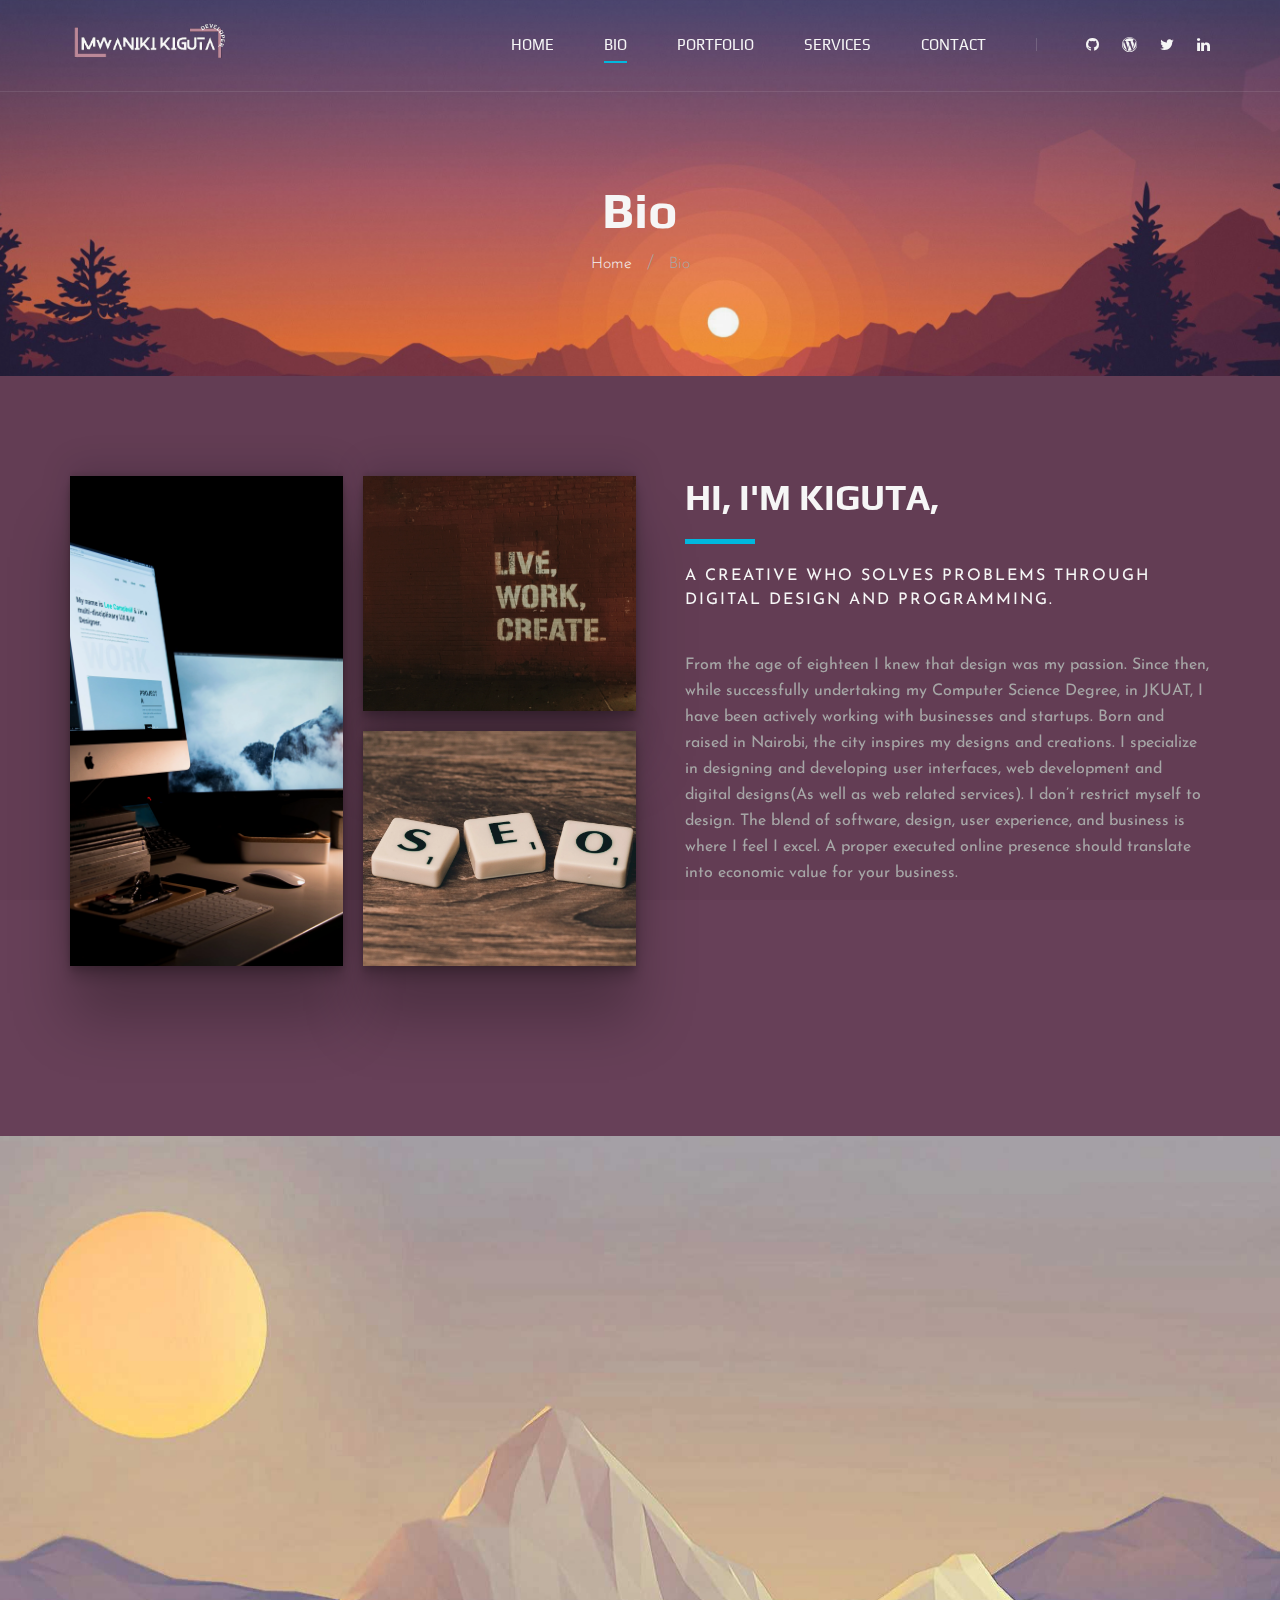
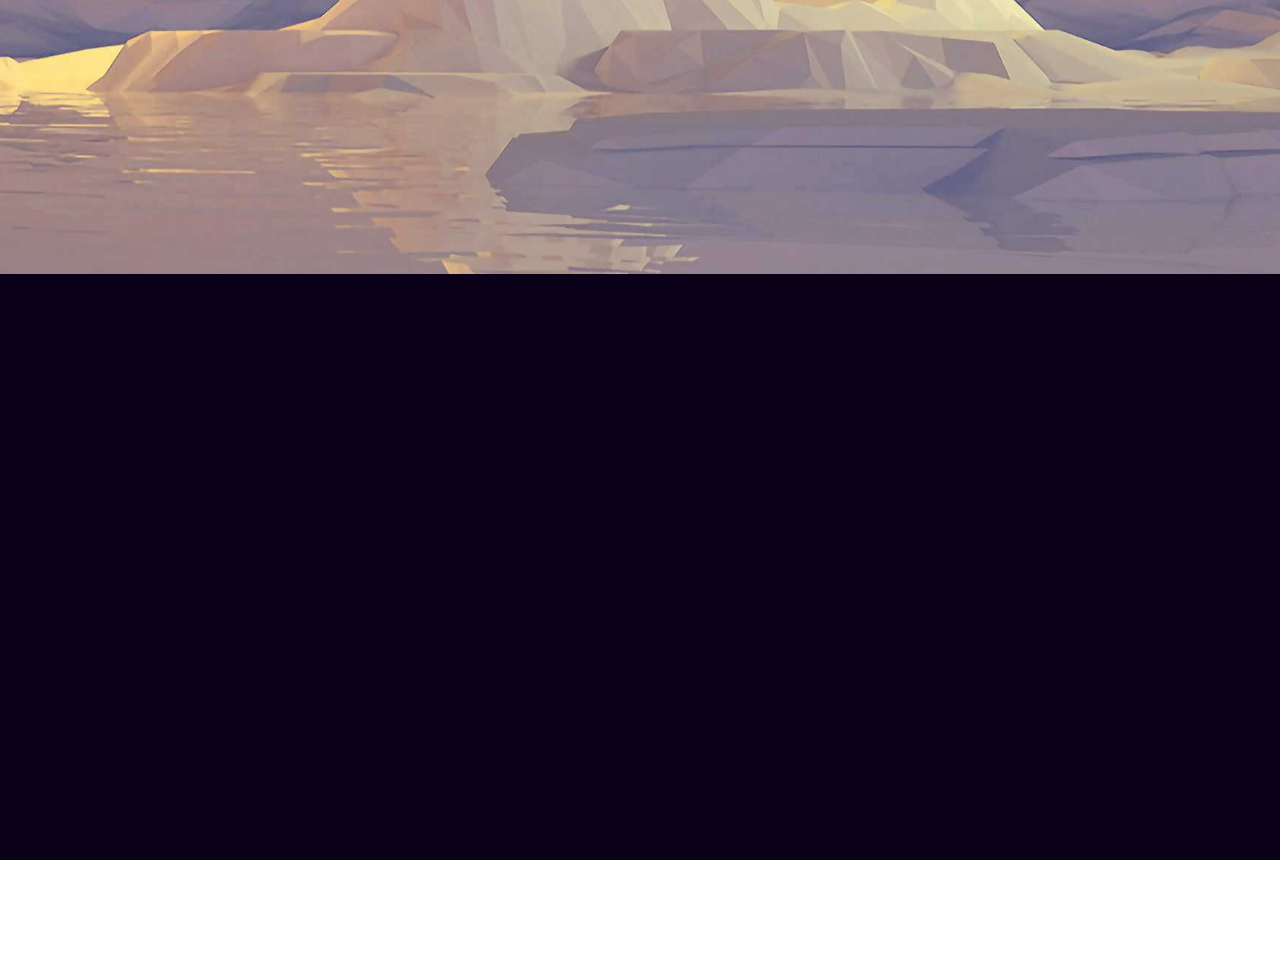
==== about.html @ 42c46b31 "Compression and optimization" ====
<!DOCTYPE html>
<html lang="zxx">
  <head>
    <meta charset="UTF-8" />
    <meta name="description" content="Videograph Template" />
    <meta name="keywords" content="Videograph, unica, creative, html" />
    <meta name="viewport" content="width=device-width, initial-scale=1.0" />
    <meta http-equiv="X-UA-Compatible" content="ie=edge" />

 <!-- Favicon -->
 <link rel="apple-touch-icon" sizes="180x180" href="img/favicon_io/apple-touch-icon.png">
 <link rel="icon" type="image/png" sizes="32x32" href="img/favicon_io/favicon-32x32.png">
 <link rel="icon" type="image/png" sizes="16x16" href="img/favicon_io/favicon-16x16.png">
 <link rel="manifest" href="/site.webmanifest">

    <title>Mwaniki Kiguta | Bio</title>

    <!-- Google Font -->
    <link
      href="https://fonts.googleapis.com/css2?family=Play:wght@400;700&display=swap"
      rel="stylesheet"
    />
    <link
      href="https://fonts.googleapis.com/css2?family=Josefin+Sans:wght@300;400;500;600;700&display=swap"
      rel="stylesheet"
    />

    <!-- Css Styles -->
    <link rel="stylesheet" href="css/bootstrap.min.css" type="text/css" />
    <link rel="stylesheet" href="css/font-awesome.min.css" type="text/css" />
    <link rel="stylesheet" href="css/elegant-icons.css" type="text/css" />
    <link rel="stylesheet" href="css/owl.carousel.min.css" type="text/css" />
    <link rel="stylesheet" href="css/magnific-popup.css" type="text/css" />
    <link rel="stylesheet" href="css/slicknav.min.css" type="text/css" />
    <link rel="stylesheet" href="https://unpkg.com/aos@next/dist/aos.css" />
    <link rel="stylesheet" href="css/style.css" type="text/css" />
  </head>

  <body>
    <!-- Page Preloder -->
    <div id="preloder">
      <div class="loader"></div>
    </div>

    <!-- Header Section Begin -->
    <header class="header">
      <div class="container">
        <div class="row">
          <div class="col-lg-2">
            <div class="header__logo">
              <a href="./index.html"><img src="img/logo.webp" alt="" /></a>
            </div>
          </div>
          <div class="col-lg-10">
            <div class="header__nav__option">
              <nav class="header__nav__menu mobile-menu">
                <ul>
                  <li><a href="./index.html">Home</a></li>
                  <li class="active"><a href="./about.html">Bio</a></li>
                  <li><a href="./portfolio.html">Portfolio</a></li>
                  <li><a href="./services.html">Services</a></li>
                  <li><a href="./contact.html">Contact</a></li>
                </ul>
              </nav>
              <div class="header__nav__social">
                <a href="https://github.com/vkiguta"><i class="fa fa-github"></i></a>
                <a href="https://vkiguta.wordpress.com"><i class="fa fa-wordpress"></i></a>
                <a href="https://twitter.com/kigutaaa"><i class="fa fa-twitter"></i></a>
             
                
                <a href="https://www.linkedin.com/in/mwaniki-kiguta-5a20171b4"><i class="fa fa-linkedin"></i></a>
              </div>
            </div>
          </div>
        </div>
        <div id="mobile-menu-wrap"></div>
      </div>
    </header>
    <!-- Header End -->

    <!-- Breadcrumb Begin -->
    <div
      class="breadcrumb-option spad set-bg"
      data-setbg="img/breadcrumb-bg.webp"
      data-aos="zoom-in"
      data-aos-delay="50"
      data-aos-duration="1000"
    >
      <div class="container">
        <div class="row">
          <div class="col-lg-12 text-center">
            <div class="breadcrumb__text">
              <h2>Bio</h2>
              <div class="breadcrumb__links">
                <a href="./index.html">Home</a>
                <span>Bio</span>
              </div>
            </div>
          </div>
        </div>
      </div>
    </div>
    <!-- Breadcrumb End -->

    <!-- About Section Begin -->
    <section class="about spad">
      <div class="container">
        <div class="row">
          <div class="col-lg-6">
            <div class="about__pic">
              <div class="row">
                <div class="col-lg-6 col-md-6 col-sm-6">
                  <div
                    class="about__pic__item about__pic__item--large set-bg"
                    data-setbg="img/about/about1.webp"
                    data-aos="flip-left"
                  ></div>
                </div>
                <div class="col-lg-6 col-md-6 col-sm-6">
                  <div class="row">
                    <div class="col-lg-12">
                      <div
                        class="about__pic__item set-bg"
                        data-setbg="img/about/about2.webp "
                        data-aos="flip-right"
                      ></div>
                    </div>
                    <div class="col-lg-12">
                      <div
                        class="about__pic__item set-bg"
                        data-setbg="img/about/about3.webp"
                        data-aos="flip-right"
                      ></div>
                    </div>
                  </div>
                </div>
              </div>
            </div>
          </div>
          <div class="col-lg-6">
            <div class="about__text" data-aos="fade-up">
              <div class="section-title">
                <h2>Hi, I'm Kiguta,</h2>
                <span
                  >A creative who solves problems through digital design and
                  programming.</span
                >
              </div>

              <div class="about__text__desc">
                <p>
                  From the age of eighteen I knew that design was my passion. Since then, while successfully undertaking my Computer Science Degree, in JKUAT, I have been actively working with businesses and startups.
                  Born and raised in Nairobi, the city inspires my designs and creations. I specialize in designing and developing user interfaces, web development and digital designs(As well as web related services). I don’t restrict myself to design. The blend of software, design, user experience, and business is where I feel I excel. A proper executed online presence should translate into economic value for your business.
                </p>
              </div>
            </div>
          </div>
        </div>
      </div>
    </section>
    <!-- About Section End -->

    <!-- Skills section Begin -->
    <section class="skills set-bg" data-setbg="./img/callto-bg.webp" >
      <div class="content" data-aos="fade-right">
        <div class="development-wrapper">
          <h2 class="development-title">skills</h2>
          <ul class="skills-bar-container">
            <li>
              <div class="progressbar-title">
                <img src="./img/icons/html.png" alt="html" />
                <h3>HTML5</h3>
                <span class="percent" id="html-pourcent"></span>
              </div>
              <div class="bar-container" data-percent="95">
                <span class="progressbar" id="progress-html"></span>
              </div>
            </li>
            <li>
              <div class="progressbar-title">
                <img src="./img/icons/css.png" alt="html" />
                <h3>CSS / SASS/ bootstrap</h3>
                <span class="percent" id="css-pourcent"></span>
              </div>
              <div class="bar-container" data-percent="85">
                <span class="progressbar" id="progress-css"></span>
              </div>
            </li>
            <li>
              <div class="progressbar-title">
                <img src="./img/icons/js.png" alt="html" />
                <h3>JavaScript / jQuery</h3>
                <span class="percent" id="javascript-pourcent"></span>
              </div>
              <div class="bar-container" data-percent="80">
                <span class="progressbar" id="progress-javascript"></span>
              </div>
            </li>
            <li>
              <div class="progressbar-title">
                <img src="./img/icons/react.png" alt="html" />
                <h3>React</h3>
                <span class="percent" id="php-pourcent"></span>
              </div>
              <div class="bar-container" data-percent="65">
                <span class="progressbar" id="progress-php"></span>
              </div>
            </li>
            <li>
              <div class="progressbar-title">
                <img src="./img/icons/flutter.png" alt="html" />
                <h3>Flutter</h3>
                <span class="percent" id="angular-pourcent"></span>
              </div>
              <div class="bar-container" data-percent="70">
                <span class="progressbar" id="progress-angular"></span>
              </div>
            </li>
            <li>
              <div class="progressbar-title">
                <img src="./img/icons/python.png" alt="html" />
                <h3>Python/Django</h3>
                <span class="percent" id="angular-pourcent"></span>
              </div>
              <div class="bar-container" data-percent="70">
                <span class="progressbar" id="progress-angular"></span>
              </div>
            </li>
          </ul>
        </div>

        <div class="clear"></div>
      </div>
      <div class="clear"></div>
    </section>
    <!-- Skills section End -->

      <!-- Footer Section Begin -->
      <footer class="footer">
        <div class="container" data-aos="fade-up">
            <div class="footer__top">
                <div class="row">
                    <div class="col-lg-6 col-md-6">
                        <div class="footer__top__logo">
                            <a href="#"><img src="img/logo.webp" alt="Mwaniki Kiguta"></a>
                        </div>
                    </div>
                    <div class="col-lg-6 col-md-6">
                        <div class="footer__top__social">
                            <a href="https://github.com/vkiguta"><i class="fa fa-github"></i></a>
                            <a href="https://twitter.com/kigutaaa"><i class="fa fa-twitter"></i></a>
                            <a href="#"><i class="fa fa-whatsapp"></i></a>
                            
                        </div>
                    </div>
                </div>
            </div>
            <div class="footer__option">
                <div class="row">
                    <div class="col-lg-4 col-md-6 col-sm-6">
                        <div class="footer__option__item">
                            <h5>Bio</h5>
                            <p>Mwaniki Kiguta is a UI/UX designer and web developer based in Nairobi, Kenya.</p>
                            <a href="./about.html" class="read__more">Read more<span class="arrow_right"></span></a>
                        </div>
                    </div>
                    <div class="col-lg-2 col-md-3 col-sm-3">
                        <div class="footer__option__item">
                            <h5>about</h5>
                            <ul>
                                <li><a href="about.html">Bio</a></li>
                                <li><a href="portfolio.html">Portfolio</a></li>
                                <li><a href="services.html">Services</a></li>

                            </ul>
                        </div>
                    </div>
                    <div class="col-lg-2 col-md-3 col-sm-3">
                        <div class="footer__option__item">
                            <h5>The Pixel District</h5>
                            <ul>
                                <li><a href="https://vkiguta.wordpress.com/">Blog</a></li>

                            </ul>
                        </div>
                    </div>
                    <div class="col-lg-4 col-md-12">
                        <div class="footer__option__item">
                            <h5>Newsletter</h5>
                            <form action="contact.html">
                                <p>Shoot me an email.</p>
                                <button type="submit"><i class="fa fa-send"></i></button>
                            </form>
                        </div>
                    </div>
                </div>
            </div>
            <div class="footer__copyright">
                <div class="row">
                    <div class="col-lg-12 text-center">
                        <!-- Link back to Colorlib can't be removed. Template is licensed under CC BY 3.0. -->
                        <p class="footer__copyright__text">Copyright &copy;
                            <script>
                                document.write(new Date().getFullYear());
                            </script>
                            All rights reserved | This portfolio was designed & made by Mwaniki Kiguta
                        </p>

                    </div>
                </div>
            </div>
        </div>
    </footer>
    <!-- Footer Section End -->

    <!-- Js Plugins -->
    <script src="https://unpkg.com/aos@next/dist/aos.js"></script>
    <script>
      AOS.init();
    </script>
    <!-- Scroll Animations-->
    <script src="js/jquery-3.3.1.min.js"></script>
    <script src="js/bootstrap.min.js"></script>
    <script src="js/jquery.magnific-popup.min.js"></script>
    <script src="js/mixitup.min.js"></script>
    <script src="js/masonry.pkgd.min.js"></script>
    <script src="js/jquery.slicknav.js"></script>
    <script src="js/owl.carousel.min.js"></script>
    <script src="js/main.js"></script>
  </body>
</html>
---- css/elegant-icons.css ----
@font-face {
	font-family: 'ElegantIcons';
	src:url('../fonts/ElegantIcons.eot');
	src:url('../fonts/ElegantIcons.eot?#iefix') format('embedded-opentype'),
		url('../fonts/ElegantIcons.woff') format('woff'),
		url('../fonts/ElegantIcons.ttf') format('truetype'),
		url('../fonts/ElegantIcons.svg#ElegantIcons') format('svg');
	font-weight: normal;
	font-style: normal;
}

/* Use the following CSS code if you want to use data attributes for inserting your icons */
[data-icon]:before {
	font-family: 'ElegantIcons';
	content: attr(data-icon);
	speak: none;
	font-weight: normal;
	font-variant: normal;
	text-transform: none;
	line-height: 1;
	-webkit-font-smoothing: antialiased;
	-moz-osx-font-smoothing: grayscale;
}

/* Use the following CSS code if you want to have a class per icon */
/*
Instead of a list of all class selectors,
you can use the generic selector below, but it's slower:
[class*="your-class-prefix"] {
*/
.arrow_up, .arrow_down, .arrow_left, .arrow_right, .arrow_left-up, .arrow_right-up, .arrow_right-down, .arrow_left-down, .arrow-up-down, .arrow_up-down_alt, .arrow_left-right_alt, .arrow_left-right, .arrow_expand_alt2, .arrow_expand_alt, .arrow_condense, .arrow_expand, .arrow_move, .arrow_carrot-up, .arrow_carrot-down, .arrow_carrot-left, .arrow_carrot-right, .arrow_carrot-2up, .arrow_carrot-2down, .arrow_carrot-2left, .arrow_carrot-2right, .arrow_carrot-up_alt2, .arrow_carrot-down_alt2, .arrow_carrot-left_alt2, .arrow_carrot-right_alt2, .arrow_carrot-2up_alt2, .arrow_carrot-2down_alt2, .arrow_carrot-2left_alt2, .arrow_carrot-2right_alt2, .arrow_triangle-up, .arrow_triangle-down, .arrow_triangle-left, .arrow_triangle-right, .arrow_triangle-up_alt2, .arrow_triangle-down_alt2, .arrow_triangle-left_alt2, .arrow_triangle-right_alt2, .arrow_back, .icon_minus-06, .icon_plus, .icon_close, .icon_check, .icon_minus_alt2, .icon_plus_alt2, .icon_close_alt2, .icon_check_alt2, .icon_zoom-out_alt, .icon_zoom-in_alt, .icon_search, .icon_box-empty, .icon_box-selected, .icon_minus-box, .icon_plus-box, .icon_box-checked, .icon_circle-empty, .icon_circle-slelected, .icon_stop_alt2, .icon_stop, .icon_pause_alt2, .icon_pause, .icon_menu, .icon_menu-square_alt2, .icon_menu-circle_alt2, .icon_ul, .icon_ol, .icon_adjust-horiz, .icon_adjust-vert, .icon_document_alt, .icon_documents_alt, .icon_pencil, .icon_pencil-edit_alt, .icon_pencil-edit, .icon_folder-alt, .icon_folder-open_alt, .icon_folder-add_alt, .icon_info_alt, .icon_error-oct_alt, .icon_error-circle_alt, .icon_error-triangle_alt, .icon_question_alt2, .icon_question, .icon_comment_alt, .icon_chat_alt, .icon_vol-mute_alt, .icon_volume-low_alt, .icon_volume-high_alt, .icon_quotations, .icon_quotations_alt2, .icon_clock_alt, .icon_lock_alt, .icon_lock-open_alt, .icon_key_alt, .icon_cloud_alt, .icon_cloud-upload_alt, .icon_cloud-download_alt, .icon_image, .icon_images, .icon_lightbulb_alt, .icon_gift_alt, .icon_house_alt, .icon_genius, .icon_mobile, .icon_tablet, .icon_laptop, .icon_desktop, .icon_camera_alt, .icon_mail_alt, .icon_cone_alt, .icon_ribbon_alt, .icon_bag_alt, .icon_creditcard, .icon_cart_alt, .icon_paperclip, .icon_tag_alt, .icon_tags_alt, .icon_trash_alt, .icon_cursor_alt, .icon_mic_alt, .icon_compass_alt, .icon_pin_alt, .icon_pushpin_alt, .icon_map_alt, .icon_drawer_alt, .icon_toolbox_alt, .icon_book_alt, .icon_calendar, .icon_film, .icon_table, .icon_contacts_alt, .icon_headphones, .icon_lifesaver, .icon_piechart, .icon_refresh, .icon_link_alt, .icon_link, .icon_loading, .icon_blocked, .icon_archive_alt, .icon_heart_alt, .icon_star_alt, .icon_star-half_alt, .icon_star, .icon_star-half, .icon_tools, .icon_tool, .icon_cog, .icon_cogs, .arrow_up_alt, .arrow_down_alt, .arrow_left_alt, .arrow_right_alt, .arrow_left-up_alt, .arrow_right-up_alt, .arrow_right-down_alt, .arrow_left-down_alt, .arrow_condense_alt, .arrow_expand_alt3, .arrow_carrot_up_alt, .arrow_carrot-down_alt, .arrow_carrot-left_alt, .arrow_carrot-right_alt, .arrow_carrot-2up_alt, .arrow_carrot-2dwnn_alt, .arrow_carrot-2left_alt, .arrow_carrot-2right_alt, .arrow_triangle-up_alt, .arrow_triangle-down_alt, .arrow_triangle-left_alt, .arrow_triangle-right_alt, .icon_minus_alt, .icon_plus_alt, .icon_close_alt, .icon_check_alt, .icon_zoom-out, .icon_zoom-in, .icon_stop_alt, .icon_menu-square_alt, .icon_menu-circle_alt, .icon_document, .icon_documents, .icon_pencil_alt, .icon_folder, .icon_folder-open, .icon_folder-add, .icon_folder_upload, .icon_folder_download, .icon_info, .icon_error-circle, .icon_error-oct, .icon_error-triangle, .icon_question_alt, .icon_comment, .icon_chat, .icon_vol-mute, .icon_volume-low, .icon_volume-high, .icon_quotations_alt, .icon_clock, .icon_lock, .icon_lock-open, .icon_key, .icon_cloud, .icon_cloud-upload, .icon_cloud-download, .icon_lightbulb, .icon_gift, .icon_house, .icon_camera, .icon_mail, .icon_cone, .icon_ribbon, .icon_bag, .icon_cart, .icon_tag, .icon_tags, .icon_trash, .icon_cursor, .icon_mic, .icon_compass, .icon_pin, .icon_pushpin, .icon_map, .icon_drawer, .icon_toolbox, .icon_book, .icon_contacts, .icon_archive, .icon_heart, .icon_profile, .icon_group, .icon_grid-2x2, .icon_grid-3x3, .icon_music, .icon_pause_alt, .icon_phone, .icon_upload, .icon_download, .social_facebook, .social_twitter, .social_pinterest, .social_googleplus, .social_tumblr, .social_tumbleupon, .social_wordpress, .social_instagram, .social_dribbble, .social_vimeo, .social_linkedin, .social_rss, .social_deviantart, .social_share, .social_myspace, .social_skype, .social_youtube, .social_picassa, .social_googledrive, .social_flickr, .social_blogger, .social_spotify, .social_delicious, .social_facebook_circle, .social_twitter_circle, .social_pinterest_circle, .social_googleplus_circle, .social_tumblr_circle, .social_stumbleupon_circle, .social_wordpress_circle, .social_instagram_circle, .social_dribbble_circle, .social_vimeo_circle, .social_linkedin_circle, .social_rss_circle, .social_deviantart_circle, .social_share_circle, .social_myspace_circle, .social_skype_circle, .social_youtube_circle, .social_picassa_circle, .social_googledrive_alt2, .social_flickr_circle, .social_blogger_circle, .social_spotify_circle, .social_delicious_circle, .social_facebook_square, .social_twitter_square, .social_pinterest_square, .social_googleplus_square, .social_tumblr_square, .social_stumbleupon_square, .social_wordpress_square, .social_instagram_square, .social_dribbble_square, .social_vimeo_square, .social_linkedin_square, .social_rss_square, .social_deviantart_square, .social_share_square, .social_myspace_square, .social_skype_square, .social_youtube_square, .social_picassa_square, .social_googledrive_square, .social_flickr_square, .social_blogger_square, .social_spotify_square, .social_delicious_square, .icon_printer, .icon_calulator, .icon_building, .icon_floppy, .icon_drive, .icon_search-2, .icon_id, .icon_id-2, .icon_puzzle, .icon_like, .icon_dislike, .icon_mug, .icon_currency, .icon_wallet, .icon_pens, .icon_easel, .icon_flowchart, .icon_datareport, .icon_briefcase, .icon_shield, .icon_percent, .icon_globe, .icon_globe-2, .icon_target, .icon_hourglass, .icon_balance, .icon_rook, .icon_printer-alt, .icon_calculator_alt, .icon_building_alt, .icon_floppy_alt, .icon_drive_alt, .icon_search_alt, .icon_id_alt, .icon_id-2_alt, .icon_puzzle_alt, .icon_like_alt, .icon_dislike_alt, .icon_mug_alt, .icon_currency_alt, .icon_wallet_alt, .icon_pens_alt, .icon_easel_alt, .icon_flowchart_alt, .icon_datareport_alt, .icon_briefcase_alt, .icon_shield_alt, .icon_percent_alt, .icon_globe_alt, .icon_clipboard {
	font-family: 'ElegantIcons';
	speak: none;
	font-style: normal;
	font-weight: normal;
	font-variant: normal;
	text-transform: none;
	line-height: 1;
	-webkit-font-smoothing: antialiased;
}
.arrow_up:before {
	content: "\21";
}
.arrow_down:before {
	content: "\22";
}
.arrow_left:before {
	content: "\23";
}
.arrow_right:before {
	content: "\24";
}
.arrow_left-up:before {
	content: "\25";
}
.arrow_right-up:before {
	content: "\26";
}
.arrow_right-down:before {
	content: "\27";
}
.arrow_left-down:before {
	content: "\28";
}
.arrow-up-down:before {
	content: "\29";
}
.arrow_up-down_alt:before {
	content: "\2a";
}
.arrow_left-right_alt:before {
	content: "\2b";
}
.arrow_left-right:before {
	content: "\2c";
}
.arrow_expand_alt2:before {
	content: "\2d";
}
.arrow_expand_alt:before {
	content: "\2e";
}
.arrow_condense:before {
	content: "\2f";
}
.arrow_expand:before {
	content: "\30";
}
.arrow_move:before {
	content: "\31";
}
.arrow_carrot-up:before {
	content: "\32";
}
.arrow_carrot-down:before {
	content: "\33";
}
.arrow_carrot-left:before {
	content: "\34";
}
.arrow_carrot-right:before {
	content: "\35";
}
.arrow_carrot-2up:before {
	content: "\36";
}
.arrow_carrot-2down:before {
	content: "\37";
}
.arrow_carrot-2left:before {
	content: "\38";
}
.arrow_carrot-2right:before {
	content: "\39";
}
.arrow_carrot-up_alt2:before {
	content: "\3a";
}
.arrow_carrot-down_alt2:before {
	content: "\3b";
}
.arrow_carrot-left_alt2:before {
	content: "\3c";
}
.arrow_carrot-right_alt2:before {
	content: "\3d";
}
.arrow_carrot-2up_alt2:before {
	content: "\3e";
}
.arrow_carrot-2down_alt2:before {
	content: "\3f";
}
.arrow_carrot-2left_alt2:before {
	content: "\40";
}
.arrow_carrot-2right_alt2:before {
	content: "\41";
}
.arrow_triangle-up:before {
	content: "\42";
}
.arrow_triangle-down:before {
	content: "\43";
}
.arrow_triangle-left:before {
	content: "\44";
}
.arrow_triangle-right:before {
	content: "\45";
}
.arrow_triangle-up_alt2:before {
	content: "\46";
}
.arrow_triangle-down_alt2:before {
	content: "\47";
}
.arrow_triangle-left_alt2:before {
	content: "\48";
}
.arrow_triangle-right_alt2:before {
	content: "\49";
}
.arrow_back:before {
	content: "\4a";
}
.icon_minus-06:before {
	content: "\4b";
}
.icon_plus:before {
	content: "\4c";
}
.icon_close:before {
	content: "\4d";
}
.icon_check:before {
	content: "\4e";
}
.icon_minus_alt2:before {
	content: "\4f";
}
.icon_plus_alt2:before {
	content: "\50";
}
.icon_close_alt2:before {
	content: "\51";
}
.icon_check_alt2:before {
	content: "\52";
}
.icon_zoom-out_alt:before {
	content: "\53";
}
.icon_zoom-in_alt:before {
	content: "\54";
}
.icon_search:before {
	content: "\55";
}
.icon_box-empty:before {
	content: "\56";
}
.icon_box-selected:before {
	content: "\57";
}
.icon_minus-box:before {
	content: "\58";
}
.icon_plus-box:before {
	content: "\59";
}
.icon_box-checked:before {
	content: "\5a";
}
.icon_circle-empty:before {
	content: "\5b";
}
.icon_circle-slelected:before {
	content: "\5c";
}
.icon_stop_alt2:before {
	content: "\5d";
}
.icon_stop:before {
	content: "\5e";
}
.icon_pause_alt2:before {
	content: "\5f";
}
.icon_pause:before {
	content: "\60";
}
.icon_menu:before {
	content: "\61";
}
.icon_menu-square_alt2:before {
	content: "\62";
}
.icon_menu-circle_alt2:before {
	content: "\63";
}
.icon_ul:before {
	content: "\64";
}
.icon_ol:before {
	content: "\65";
}
.icon_adjust-horiz:before {
	content: "\66";
}
.icon_adjust-vert:before {
	content: "\67";
}
.icon_document_alt:before {
	content: "\68";
}
.icon_documents_alt:before {
	content: "\69";
}
.icon_pencil:before {
	content: "\6a";
}
.icon_pencil-edit_alt:before {
	content: "\6b";
}
.icon_pencil-edit:before {
	content: "\6c";
}
.icon_folder-alt:before {
	content: "\6d";
}
.icon_folder-open_alt:before {
	content: "\6e";
}
.icon_folder-add_alt:before {
	content: "\6f";
}
.icon_info_alt:before {
	content: "\70";
}
.icon_error-oct_alt:before {
	content: "\71";
}
.icon_error-circle_alt:before {
	content: "\72";
}
.icon_error-triangle_alt:before {
	content: "\73";
}
.icon_question_alt2:before {
	content: "\74";
}
.icon_question:before {
	content: "\75";
}
.icon_comment_alt:before {
	content: "\76";
}
.icon_chat_alt:before {
	content: "\77";
}
.icon_vol-mute_alt:before {
	content: "\78";
}
.icon_volume-low_alt:before {
	content: "\79";
}
.icon_volume-high_alt:before {
	content: "\7a";
}
.icon_quotations:before {
	content: "\7b";
}
.icon_quotations_alt2:before {
	content: "\7c";
}
.icon_clock_alt:before {
	content: "\7d";
}
.icon_lock_alt:before {
	content: "\7e";
}
.icon_lock-open_alt:before {
	content: "\e000";
}
.icon_key_alt:before {
	content: "\e001";
}
.icon_cloud_alt:before {
	content: "\e002";
}
.icon_cloud-upload_alt:before {
	content: "\e003";
}
.icon_cloud-download_alt:before {
	content: "\e004";
}
.icon_image:before {
	content: "\e005";
}
.icon_images:before {
	content: "\e006";
}
.icon_lightbulb_alt:before {
	content: "\e007";
}
.icon_gift_alt:before {
	content: "\e008";
}
.icon_house_alt:before {
	content: "\e009";
}
.icon_genius:before {
	content: "\e00a";
}
.icon_mobile:before {
	content: "\e00b";
}
.icon_tablet:before {
	content: "\e00c";
}
.icon_laptop:before {
	content: "\e00d";
}
.icon_desktop:before {
	content: "\e00e";
}
.icon_camera_alt:before {
	content: "\e00f";
}
.icon_mail_alt:before {
	content: "\e010";
}
.icon_cone_alt:before {
	content: "\e011";
}
.icon_ribbon_alt:before {
	content: "\e012";
}
.icon_bag_alt:before {
	content: "\e013";
}
.icon_creditcard:before {
	content: "\e014";
}
.icon_cart_alt:before {
	content: "\e015";
}
.icon_paperclip:before {
	content: "\e016";
}
.icon_tag_alt:before {
	content: "\e017";
}
.icon_tags_alt:before {
	content: "\e018";
}
.icon_trash_alt:before {
	content: "\e019";
}
.icon_cursor_alt:before {
	content: "\e01a";
}
.icon_mic_alt:before {
	content: "\e01b";
}
.icon_compass_alt:before {
	content: "\e01c";
}
.icon_pin_alt:before {
	content: "\e01d";
}
.icon_pushpin_alt:before {
	content: "\e01e";
}
.icon_map_alt:before {
	content: "\e01f";
}
.icon_drawer_alt:before {
	content: "\e020";
}
.icon_toolbox_alt:before {
	content: "\e021";
}
.icon_book_alt:before {
	content: "\e022";
}
.icon_calendar:before {
	content: "\e023";
}
.icon_film:before {
	content: "\e024";
}
.icon_table:before {
	content: "\e025";
}
.icon_contacts_alt:before {
	content: "\e026";
}
.icon_headphones:before {
	content: "\e027";
}
.icon_lifesaver:before {
	content: "\e028";
}
.icon_piechart:before {
	content: "\e029";
}
.icon_refresh:before {
	content: "\e02a";
}
.icon_link_alt:before {
	content: "\e02b";
}
.icon_link:before {
	content: "\e02c";
}
.icon_loading:before {
	content: "\e02d";
}
.icon_blocked:before {
	content: "\e02e";
}
.icon_archive_alt:before {
	content: "\e02f";
}
.icon_heart_alt:before {
	content: "\e030";
}
.icon_star_alt:before {
	content: "\e031";
}
.icon_star-half_alt:before {
	content: "\e032";
}
.icon_star:before {
	content: "\e033";
}
.icon_star-half:before {
	content: "\e034";
}
.icon_tools:before {
	content: "\e035";
}
.icon_tool:before {
	content: "\e036";
}
.icon_cog:before {
	content: "\e037";
}
.icon_cogs:before {
	content: "\e038";
}
.arrow_up_alt:before {
	content: "\e039";
}
.arrow_down_alt:before {
	content: "\e03a";
}
.arrow_left_alt:before {
	content: "\e03b";
}
.arrow_right_alt:before {
	content: "\e03c";
}
.arrow_left-up_alt:before {
	content: "\e03d";
}
.arrow_right-up_alt:before {
	content: "\e03e";
}
.arrow_right-down_alt:before {
	content: "\e03f";
}
.arrow_left-down_alt:before {
	content: "\e040";
}
.arrow_condense_alt:before {
	content: "\e041";
}
.arrow_expand_alt3:before {
	content: "\e042";
}
.arrow_carrot_up_alt:before {
	content: "\e043";
}
.arrow_carrot-down_alt:before {
	content: "\e044";
}
.arrow_carrot-left_alt:before {
	content: "\e045";
}
.arrow_carrot-right_alt:before {
	content: "\e046";
}
.arrow_carrot-2up_alt:before {
	content: "\e047";
}
.arrow_carrot-2dwnn_alt:before {
	content: "\e048";
}
.arrow_carrot-2left_alt:before {
	content: "\e049";
}
.arrow_carrot-2right_alt:before {
	content: "\e04a";
}
.arrow_triangle-up_alt:before {
	content: "\e04b";
}
.arrow_triangle-down_alt:before {
	content: "\e04c";
}
.arrow_triangle-left_alt:before {
	content: "\e04d";
}
.arrow_triangle-right_alt:before {
	content: "\e04e";
}
.icon_minus_alt:before {
	content: "\e04f";
}
.icon_plus_alt:before {
	content: "\e050";
}
.icon_close_alt:before {
	content: "\e051";
}
.icon_check_alt:before {
	content: "\e052";
}
.icon_zoom-out:before {
	content: "\e053";
}
.icon_zoom-in:before {
	content: "\e054";
}
.icon_stop_alt:before {
	content: "\e055";
}
.icon_menu-square_alt:before {
	content: "\e056";
}
.icon_menu-circle_alt:before {
	content: "\e057";
}
.icon_document:before {
	content: "\e058";
}
.icon_documents:before {
	content: "\e059";
}
.icon_pencil_alt:before {
	content: "\e05a";
}
.icon_folder:before {
	content: "\e05b";
}
.icon_folder-open:before {
	content: "\e05c";
}
.icon_folder-add:before {
	content: "\e05d";
}
.icon_folder_upload:before {
	content: "\e05e";
}
.icon_folder_download:before {
	content: "\e05f";
}
.icon_info:before {
	content: "\e060";
}
.icon_error-circle:before {
	content: "\e061";
}
.icon_error-oct:before {
	content: "\e062";
}
.icon_error-triangle:before {
	content: "\e063";
}
.icon_question_alt:before {
	content: "\e064";
}
.icon_comment:before {
	content: "\e065";
}
.icon_chat:before {
	content: "\e066";
}
.icon_vol-mute:before {
	content: "\e067";
}
.icon_volume-low:before {
	content: "\e068";
}
.icon_volume-high:before {
	content: "\e069";
}
.icon_quotations_alt:before {
	content: "\e06a";
}
.icon_clock:before {
	content: "\e06b";
}
.icon_lock:before {
	content: "\e06c";
}
.icon_lock-open:before {
	content: "\e06d";
}
.icon_key:before {
	content: "\e06e";
}
.icon_cloud:before {
	content: "\e06f";
}
.icon_cloud-upload:before {
	content: "\e070";
}
.icon_cloud-download:before {
	content: "\e071";
}
.icon_lightbulb:before {
	content: "\e072";
}
.icon_gift:before {
	content: "\e073";
}
.icon_house:before {
	content: "\e074";
}
.icon_camera:before {
	content: "\e075";
}
.icon_mail:before {
	content: "\e076";
}
.icon_cone:before {
	content: "\e077";
}
.icon_ribbon:before {
	content: "\e078";
}
.icon_bag:before {
	content: "\e079";
}
.icon_cart:before {
	content: "\e07a";
}
.icon_tag:before {
	content: "\e07b";
}
.icon_tags:before {
	content: "\e07c";
}
.icon_trash:before {
	content: "\e07d";
}
.icon_cursor:before {
	content: "\e07e";
}
.icon_mic:before {
	content: "\e07f";
}
.icon_compass:before {
	content: "\e080";
}
.icon_pin:before {
	content: "\e081";
}
.icon_pushpin:before {
	content: "\e082";
}
.icon_map:before {
	content: "\e083";
}
.icon_drawer:before {
	content: "\e084";
}
.icon_toolbox:before {
	content: "\e085";
}
.icon_book:before {
	content: "\e086";
}
.icon_contacts:before {
	content: "\e087";
}
.icon_archive:before {
	content: "\e088";
}
.icon_heart:before {
	content: "\e089";
}
.icon_profile:before {
	content: "\e08a";
}
.icon_group:before {
	content: "\e08b";
}
.icon_grid-2x2:before {
	content: "\e08c";
}
.icon_grid-3x3:before {
	content: "\e08d";
}
.icon_music:before {
	content: "\e08e";
}
.icon_pause_alt:before {
	content: "\e08f";
}
.icon_phone:before {
	content: "\e090";
}
.icon_upload:before {
	content: "\e091";
}
.icon_download:before {
	content: "\e092";
}
.social_facebook:before {
	content: "\e093";
}
.social_twitter:before {
	content: "\e094";
}
.social_pinterest:before {
	content: "\e095";
}
.social_googleplus:before {
	content: "\e096";
}
.social_tumblr:before {
	content: "\e097";
}
.social_tumbleupon:before {
	content: "\e098";
}
.social_wordpress:before {
	content: "\e099";
}
.social_instagram:before {
	content: "\e09a";
}
.social_dribbble:before {
	content: "\e09b";
}
.social_vimeo:before {
	content: "\e09c";
}
.social_linkedin:before {
	content: "\e09d";
}
.social_rss:before {
	content: "\e09e";
}
.social_deviantart:before {
	content: "\e09f";
}
.social_share:before {
	content: "\e0a0";
}
.social_myspace:before {
	content: "\e0a1";
}
.social_skype:before {
	content: "\e0a2";
}
.social_youtube:before {
	content: "\e0a3";
}
.social_picassa:before {
	content: "\e0a4";
}
.social_googledrive:before {
	content: "\e0a5";
}
.social_flickr:before {
	content: "\e0a6";
}
.social_blogger:before {
	content: "\e0a7";
}
.social_spotify:before {
	content: "\e0a8";
}
.social_delicious:before {
	content: "\e0a9";
}
.social_facebook_circle:before {
	content: "\e0aa";
}
.social_twitter_circle:before {
	content: "\e0ab";
}
.social_pinterest_circle:before {
	content: "\e0ac";
}
.social_googleplus_circle:before {
	content: "\e0ad";
}
.social_tumblr_circle:before {
	content: "\e0ae";
}
.social_stumbleupon_circle:before {
	content: "\e0af";
}
.social_wordpress_circle:before {
	content: "\e0b0";
}
.social_instagram_circle:before {
	content: "\e0b1";
}
.social_dribbble_circle:before {
	content: "\e0b2";
}
.social_vimeo_circle:before {
	content: "\e0b3";
}
.social_linkedin_circle:before {
	content: "\e0b4";
}
.social_rss_circle:before {
	content: "\e0b5";
}
.social_deviantart_circle:before {
	content: "\e0b6";
}
.social_share_circle:before {
	content: "\e0b7";
}
.social_myspace_circle:before {
	content: "\e0b8";
}
.social_skype_circle:before {
	content: "\e0b9";
}
.social_youtube_circle:before {
	content: "\e0ba";
}
.social_picassa_circle:before {
	content: "\e0bb";
}
.social_googledrive_alt2:before {
	content: "\e0bc";
}
.social_flickr_circle:before {
	content: "\e0bd";
}
.social_blogger_circle:before {
	content: "\e0be";
}
.social_spotify_circle:before {
	content: "\e0bf";
}
.social_delicious_circle:before {
	content: "\e0c0";
}
.social_facebook_square:before {
	content: "\e0c1";
}
.social_twitter_square:before {
	content: "\e0c2";
}
.social_pinterest_square:before {
	content: "\e0c3";
}
.social_googleplus_square:before {
	content: "\e0c4";
}
.social_tumblr_square:before {
	content: "\e0c5";
}
.social_stumbleupon_square:before {
	content: "\e0c6";
}
.social_wordpress_square:before {
	content: "\e0c7";
}
.social_instagram_square:before {
	content: "\e0c8";
}
.social_dribbble_square:before {
	content: "\e0c9";
}
.social_vimeo_square:before {
	content: "\e0ca";
}
.social_linkedin_square:before {
	content: "\e0cb";
}
.social_rss_square:before {
	content: "\e0cc";
}
.social_deviantart_square:before {
	content: "\e0cd";
}
.social_share_square:before {
	content: "\e0ce";
}
.social_myspace_square:before {
	content: "\e0cf";
}
.social_skype_square:before {
	content: "\e0d0";
}
.social_youtube_square:before {
	content: "\e0d1";
}
.social_picassa_square:before {
	content: "\e0d2";
}
.social_googledrive_square:before {
	content: "\e0d3";
}
.social_flickr_square:before {
	content: "\e0d4";
}
.social_blogger_square:before {
	content: "\e0d5";
}
.social_spotify_square:before {
	content: "\e0d6";
}
.social_delicious_square:before {
	content: "\e0d7";
}
.icon_printer:before {
	content: "\e103";
}
.icon_calulator:before {
	content: "\e0ee";
}
.icon_building:before {
	content: "\e0ef";
}
.icon_floppy:before {
	content: "\e0e8";
}
.icon_drive:before {
	content: "\e0ea";
}
.icon_search-2:before {
	content: "\e101";
}
.icon_id:before {
	content: "\e107";
}
.icon_id-2:before {
	content: "\e108";
}
.icon_puzzle:before {
	content: "\e102";
}
.icon_like:before {
	content: "\e106";
}
.icon_dislike:before {
	content: "\e0eb";
}
.icon_mug:before {
	content: "\e105";
}
.icon_currency:before {
	content: "\e0ed";
}
.icon_wallet:before {
	content: "\e100";
}
.icon_pens:before {
	content: "\e104";
}
.icon_easel:before {
	content: "\e0e9";
}
.icon_flowchart:before {
	content: "\e109";
}
.icon_datareport:before {
	content: "\e0ec";
}
.icon_briefcase:before {
	content: "\e0fe";
}
.icon_shield:before {
	content: "\e0f6";
}
.icon_percent:before {
	content: "\e0fb";
}
.icon_globe:before {
	content: "\e0e2";
}
.icon_globe-2:before {
	content: "\e0e3";
}
.icon_target:before {
	content: "\e0f5";
}
.icon_hourglass:before {
	content: "\e0e1";
}
.icon_balance:before {
	content: "\e0ff";
}
.icon_rook:before {
	content: "\e0f8";
}
.icon_printer-alt:before {
	content: "\e0fa";
}
.icon_calculator_alt:before {
	content: "\e0e7";
}
.icon_building_alt:before {
	content: "\e0fd";
}
.icon_floppy_alt:before {
	content: "\e0e4";
}
.icon_drive_alt:before {
	content: "\e0e5";
}
.icon_search_alt:before {
	content: "\e0f7";
}
.icon_id_alt:before {
	content: "\e0e0";
}
.icon_id-2_alt:before {
	content: "\e0fc";
}
.icon_puzzle_alt:before {
	content: "\e0f9";
}
.icon_like_alt:before {
	content: "\e0dd";
}
.icon_dislike_alt:before {
	content: "\e0f1";
}
.icon_mug_alt:before {
	content: "\e0dc";
}
.icon_currency_alt:before {
	content: "\e0f3";
}
.icon_wallet_alt:before {
	content: "\e0d8";
}
.icon_pens_alt:before {
	content: "\e0db";
}
.icon_easel_alt:before {
	content: "\e0f0";
}
.icon_flowchart_alt:before {
	content: "\e0df";
}
.icon_datareport_alt:before {
	content: "\e0f2";
}
.icon_briefcase_alt:before {
	content: "\e0f4";
}
.icon_shield_alt:before {
	content: "\e0d9";
}
.icon_percent_alt:before {
	content: "\e0da";
}
.icon_globe_alt:before {
	content: "\e0de";
}
.icon_clipboard:before {
	content: "\e0e6";
}


	.glyph {
		float: left;
		text-align: center;
		padding: .75em;
		margin: .4em 1.5em .75em 0;
		width: 6em;
text-shadow: none;
	}
        .glyph_big {
        font-size: 128px;
        color: #59c5dc;
        float: left;
        margin-right: 20px;
        }

        .glyph div { padding-bottom: 10px;}

	.glyph input {
		font-family: consolas, monospace;
		font-size: 12px;
		width: 100%;
		text-align: center;
		border: 0;
		box-shadow: 0 0 0 1px #ccc;
		padding: .2em;
                -moz-border-radius: 5px;
                -webkit-border-radius: 5px;
	}
	.centered {
		margin-left: auto;
		margin-right: auto;
	}
	.glyph .fs1 {
		font-size: 2em;
	}
---- css/style.css ----
/******************************************************************
 MAIN CSS PAGE
******************************************************************/
/*------------------------------------------------------------------
[Table of contents]

1.  Template default CSS
	1.1	Variables
	1.2	Mixins
	1.3	Flexbox
	1.4	Reset
2.  Helper Css
3.  Header Section
4.  Hero Section
5.  Services Section
6.  Counter Section
7.  Team Section
8.  Latest Section
9.  Contact
10.  Footer Style
-------------------------------------------------------------------*/
/*----------------------------------------*/
/* Template default CSS
/*----------------------------------------*/
html,
body {
  height: 100%;
  font-family: "Josefin Sans", sans-serif;
  -webkit-font-smoothing: antialiased;
}

h1,
h2,
h3,
h4,
h5,
h6 {
  margin: 0;
  color: #111111;
  font-weight: 400;
  font-family: "Play", sans-serif;
}

h1 {
  font-size: 70px;
}

h2 {
  font-size: 36px;
}

h3 {
  font-size: 30px;
}

h4 {
  font-size: 24px;
}

h5 {
  font-size: 18px;
}

h6 {
  font-size: 16px;
}

p {
  font-size: 16px;
  font-family: "Josefin Sans", sans-serif;
  color: #adadad;
  font-weight: 400;
  line-height: 26px;
  margin: 0 0 15px 0;
}

img {
  max-width: 100%;
}

input:focus,
select:focus,
button:focus,
textarea:focus {
  outline: none;
}

a:hover,
a:focus {
  text-decoration: none;
  outline: none;
  color: #fff;
}

ul,
ol {
  padding: 0;
  margin: 0;
}

/*---------------------
  Helper CSS
-----------------------*/
.section-title {
  margin-bottom: 50px;
}
.section-title.center-title {
  text-align: center;
}
.section-title.center-title h2:after {
  right: 0;
  margin: 0 auto;
}
.section-title span {
  color: #ffffff;
  display: block;
  font-size: 16px;
  letter-spacing: 2px;
  text-transform: uppercase;
  margin-bottom: 6px;
}
.section-title h2 {
  color: #ffffff;
  font-weight: 700;
  text-transform: uppercase;
  position: relative;
  padding-bottom: 25px;
}
.section-title h2:after {
  position: absolute;
  left: 0;
  bottom: 0;
  height: 5px;
  width: 70px;
  background: #00bfe7;
  content: "";
}

.set-bg {
  background-repeat: no-repeat;
  background-size: cover;
  background-position: top center;
}

.spad {
  padding-top: 100px;
  padding-bottom: 100px;
}

.text-white h1,
.text-white h2,
.text-white h3,
.text-white h4,
.text-white h5,
.text-white h6,
.text-white p,
.text-white span,
.text-white li,
.text-white a {
  color: #fff;
}

/* buttons */
.primary-btn {
  display: inline-block;
  font-size: 15px;
  font-family: "Play", sans-serif;
  font-weight: 700;
  padding: 14px 32px 12px;
  color: #ffffff;
  text-transform: uppercase;
  letter-spacing: 2px;
  position: relative;
  z-index: 1;
}
.primary-btn:hover:before {
  height: 100%;
  width: 100%;
}
.primary-btn:hover:after {
  height: 100%;
  width: 100%;
}
.primary-btn:before {
  position: absolute;
  left: 0;
  top: 0;
  height: 30px;
  width: 30px;
  border-left: 2px solid #00bfe7;
  border-top: 2px solid #00bfe7;
  content: "";
  z-index: -1;
  -webkit-transition: all, 0.7s;
  -o-transition: all, 0.7s;
  transition: all, 0.7s;
}
.primary-btn:after {
  position: absolute;
  right: 0;
  bottom: 0;
  height: 30px;
  width: 30px;
  border-right: 2px solid #00bfe7;
  border-bottom: 2px solid #00bfe7;
  content: "";
  z-index: -1;
  -webkit-transition: all, 0.7s;
  -o-transition: all, 0.7s;
  transition: all, 0.7s;
}

.site-btn {
  font-size: 15px;
  color: #ffffff;
  background: #00bfe7;
  font-family: "Play", sans-serif;
  font-weight: 700;
  border: none;
  display: inline-block;
  text-transform: uppercase;
  letter-spacing: 2px;
  padding: 14px 34px 12px;
  width: 100%;
}

/* Preloder */
#preloder {
  position: fixed;
  width: 100%;
  height: 100%;
  top: 0;
  left: 0;
  z-index: 999999;
  background: #000;
}

.loader {
  width: 40px;
  height: 40px;
  position: absolute;
  top: 50%;
  left: 50%;
  margin-top: -13px;
  margin-left: -13px;
  border-radius: 60px;
  animation: loader 0.8s linear infinite;
  -webkit-animation: loader 0.8s linear infinite;
}

@keyframes loader {
  0% {
    -webkit-transform: rotate(0deg);
    transform: rotate(0deg);
    border: 4px solid #f44336;
    border-left-color: transparent;
  }
  50% {
    -webkit-transform: rotate(180deg);
    transform: rotate(180deg);
    border: 4px solid #673ab7;
    border-left-color: transparent;
  }
  100% {
    -webkit-transform: rotate(360deg);
    transform: rotate(360deg);
    border: 4px solid #f44336;
    border-left-color: transparent;
  }
}
@-webkit-keyframes loader {
  0% {
    -webkit-transform: rotate(0deg);
    border: 4px solid #f44336;
    border-left-color: transparent;
  }
  50% {
    -webkit-transform: rotate(180deg);
    border: 4px solid #673ab7;
    border-left-color: transparent;
  }
  100% {
    -webkit-transform: rotate(360deg);
    border: 4px solid #f44336;
    border-left-color: transparent;
  }
}
/*---------------------
  Header
-----------------------*/
.header {
  position: absolute;
  left: 0;
  top: 0;
  width: 100%;
  background: transparent;
  border-bottom: 1px solid rgba(255, 255, 255, 0.1);
  z-index: 9;
}

.header__logo {
  padding: 20px 0;
}
.header__logo a {
  display: inline-block;
}

.header__nav__option {
  text-align: right;
  padding: 28px 0px;
}

.header__nav__menu {
  display: inline-block;
  margin-right: 45px;
}
.header__nav__menu ul li {
  list-style: none;
  display: inline-block;
  margin-right: 45px;
  position: relative;
}
.header__nav__menu ul li.active a:after {
  -webkit-transform: scale(1);
  -ms-transform: scale(1);
  transform: scale(1);
}
.header__nav__menu ul li:hover a:after {
  -webkit-transform: scale(1);
  -ms-transform: scale(1);
  transform: scale(1);
}
.header__nav__menu ul li:hover .dropdown {
  top: 34px;
  opacity: 1;
  visibility: visible;
}
.header__nav__menu ul li:last-child {
  margin-right: 0;
}
.header__nav__menu ul li .dropdown {
  position: absolute;
  left: 0;
  top: 60px;
  width: 140px;
  background: #ffffff;
  text-align: left;
  padding: 2px 0;
  z-index: 9;
  opacity: 0;
  visibility: hidden;
  -webkit-transition: all, 0.3s;
  -o-transition: all, 0.3s;
  transition: all, 0.3s;
}
.header__nav__menu ul li .dropdown li {
  display: block;
  margin-right: 0;
}
.header__nav__menu ul li .dropdown li a {
  font-size: 14px;
  color: #111111;
  padding: 8px 20px;
  text-transform: capitalize;
}
.header__nav__menu ul li .dropdown li a:after {
  display: none;
}
.header__nav__menu ul li a {
  font-size: 15px;
  font-family: "Play", sans-serif;
  color: #ffffff;
  display: block;
  text-transform: uppercase;
  position: relative;
  padding: 6px 0;
}
.header__nav__menu ul li a:after {
  position: absolute;
  left: 0;
  bottom: 0;
  width: 100%;
  height: 2px;
  background: #00bfe7;
  content: "";
  -webkit-transform: scale(0);
  -ms-transform: scale(0);
  transform: scale(0);
  -webkit-transition: all, 0.3s;
  -o-transition: all, 0.3s;
  transition: all, 0.3s;
}

.header__nav__social {
  display: inline-block;
  position: relative;
  padding-left: 50px;
}
.header__nav__social:before {
  position: absolute;
  left: 0;
  top: 4px;
  height: 13px;
  width: 1px;
  background: rgba(225, 225, 225, 0.2);
  content: "";
}
.header__nav__social a {
  color: #ffffff;
  font-size: 15px;
  margin-right: 18px;
}
.header__nav__social a:last-child {
  margin-right: 0;
}

.slicknav_menu {
  display: none;
}

/*---------------------
  Hero
-----------------------*/
.hero__slider.owl-carousel .owl-item.active .hero__text span {
  top: 0;
  opacity: 1;
}
.hero__slider.owl-carousel .owl-item.active .hero__text h2 {
  top: 0;
  opacity: 1;
}
.hero__slider.owl-carousel .owl-item.active .hero__text .primary-btn {
  top: 0;
  opacity: 1;
}
.hero__slider.owl-carousel .owl-dots {
  position: absolute;
  left: 0;
  right: 0;
  bottom: 45px;
  width: 100%;
  max-width: 1140px;
  margin: 0 auto;
}
.hero__slider.owl-carousel .owl-dots button {
  color: #adadad;
  font-size: 18px;
  font-family: "Play", sans-serif;
  margin-right: 16px;
  position: relative;
  display: inline-block;
}
.hero__slider.owl-carousel .owl-dots button.active {
  color: #ffffff;
}
.hero__slider.owl-carousel .owl-dots button.active:after {
  background: #ffffff;
  height: 2px;
}
.hero__slider.owl-carousel .owl-dots button:after {
  position: absolute;
  left: 0;
  bottom: -6px;
  width: 100%;
  height: 1px;
  background: rgba(255, 255, 255, 0.3);
  content: "";
}
.hero__slider.owl-carousel .owl-dots button:last-child {
  margin-right: 0;
}

.hero__item {
  height: 684px;
  padding-top: 255px;
  
}

.hero__text span {
  color: #ffffff;
  display: block;
  font-size: 15px;
  letter-spacing: 2px;
  text-transform: uppercase;
  margin-bottom: 18px;
  position: relative;
  top: 100px;
  opacity: 0;
  -webkit-transition: all, 0.3s;
  -o-transition: all, 0.3s;
  transition: all, 0.3s;
}
.hero__text h2 {
  color: #ffffff;
  font-size: 60px;
  font-weight: 700;
  line-height: 70px;
  text-transform: uppercase;
  margin-bottom: 38px;
  position: relative;
  top: 100px;
  opacity: 0;
  -webkit-transition: all, 0.5s;
  -o-transition: all, 0.5s;
  transition: all, 0.5s;
}
.hero__text .primary-btn {
  position: relative;
  top: 100px;
  opacity: 0;
  -webkit-transition: all, 0.7s;
  -o-transition: all, 0.7s;
  transition: all, 0.7s;
}

/*---------------------
  Work
-----------------------*/
.work {
  overflow: hidden;
  background: #100028;
}

.work__gallery {
  margin-right: -10px;
}

.work__item {
  height: 311px !important;
  width: calc(16.67% - 10px);
  margin-right: 10px;
  margin-bottom: 10px;
  float: left;
  position: relative;
  overflow: hidden;
  display: -webkit-box;
  display: -ms-flexbox;
  display: flex;
  -webkit-box-align: center;
  -ms-flex-align: center;
  align-items: center;
  -webkit-box-pack: center;
  -ms-flex-pack: center;
  justify-content: center;
}
.work__item:hover .work__item__hover {
  bottom: 0;
}
.work__item.large__item {
  height: 633px !important;
  width: calc(33.33% - 10px);
}
.work__item.wide__item {
  width: calc(33.33% - 10px);
  height: 311px !important;
}

.grid-sizer {
  width: calc(16.67% - 10px);
}

.work__item__hover {
  background: rgba(0, 0, 0, 0.5);
  position: absolute;
  left: 0;
  bottom: -300px;
  width: 100%;
  padding: 25px 30px 20px;
  -webkit-transition: all, 0.5s;
  -o-transition: all, 0.5s;
  transition: all, 0.5s;
}
.work__item__hover h4 {
  font-size: 22px;
  color: #ffffff;
  font-weight: 700;
}
.work__item__hover ul li {
  color: #adadad;
  list-style: none;
  font-size: 16px;
  margin-right: 23px;
  position: relative;
  display: inline-block;
}
.work__item__hover ul li:after {
  position: absolute;
  right: -18px;
  top: 1px;
  content: "/";
}
.work__item__hover ul li:last-child {
  margin-right: 0;
}
.work__item__hover ul li:last-child:after {
  display: none;
}

/*---------------------
  Counter
-----------------------*/
.counter {
  background: #100028;
  height: 840px;
  padding-top: 380px;
  overflow: hidden;
}

.counter__content {
  padding: 0px 50px;
}

.counter__item {
  background: #1a083d;
  -webkit-transform: rotate(45deg);
  -ms-transform: rotate(45deg);
  transform: rotate(45deg);
  height: 255px;
  width: 255px;
  display: -webkit-box;
  display: -ms-flexbox;
  display: flex;
  -webkit-box-align: center;
  -ms-flex-align: center;
  align-items: center;
  -webkit-box-pack: center;
  -ms-flex-pack: center;
  justify-content: center;
  text-align: center;
  position: relative;
  z-index: 1;
}
.counter__item::before {
  position: absolute;
  left: -1px;
  bottom: -2px;
  height: 636px;
  width: 636px;
  border-left: 1px solid #333333;
  border-top: 1px solid #333333;
  content: "";
  z-index: -1;
}
.counter__item.second__item {
  margin-top: -185px;
}
.counter__item.second__item:before {
  left: -316px;
  bottom: -65px;
  border-right: 1px solid #333333;
  border-bottom: 1px solid #333333;
  border-left: none;
  border-top: none;
}
.counter__item.four__item {
  margin-top: -185px;
}
.counter__item.four__item:before {
  left: -380px;
  bottom: -380px;
  border-right: 1px solid #333333;
  border-bottom: 1px solid #333333;
  border-left: none;
  border-top: none;
}
.counter__item.third__item:before {
  left: -65px;
  bottom: -317px;
}

.counter__item__text {
  -webkit-transform: rotate(-45deg);
  -ms-transform: rotate(-45deg);
  transform: rotate(-45deg);
}

.counter__item__text img {
  width: 75px;
  height: 75px;
}

.counter__item__text h2 {
  font-size: 60px;
  color: #ffffff;
  font-weight: 700;
  margin-bottom: 6px;
  margin-top: 18px;
}
.counter__item__text p {
  color: #ffffff;
  margin-bottom: 0;
}

/* progress bar */

.progress-container {
  margin: 30px auto;
  width: 200px;
  text-align: center;
}

.progress-container .progress {
  margin: 0 auto;
  width: 200px;
}

.progress {
  height: 15px;
  padding: 3px;
  background: rgba(0, 0, 0, 0.25);
  border-radius: 6px;
  -webkit-box-shadow: inset 0 1px 2px rgba(0, 0, 0, 0.25),
    0 1px rgba(255, 255, 255, 0.08);
  box-shadow: inset 0 1px 2px rgba(0, 0, 0, 0.25),
    0 1px rgba(255, 255, 255, 0.08);
}

.progress-bar {
  height: 10px;
  border-radius: 4px;

  width: 75%;
  background-color: #f2d31b;
  background-image: -webkit-linear-gradient(
    top,
    rgba(7, 5, 5, 0.3),
    rgba(255, 255, 255, 0.05)
  );
  background-image: -moz-linear-gradient(
    top,
    rgba(255, 255, 255, 0.3),
    rgba(255, 255, 255, 0.05)
  );
  background-image: -o-linear-gradient(
    top,
    rgba(255, 255, 255, 0.3),
    rgba(255, 255, 255, 0.05)
  );
  background-image: linear-gradient(
    to bottom,
    rgba(255, 255, 255, 0.3),
    rgba(255, 255, 255, 0.05)
  );
  -webkit-transition: 0.4s linear;
  -moz-transition: 0.4s linear;
  -o-transition: 0.4s linear;
  transition: 0.4s linear;
  -webkit-transition-property: width, background-color;
  -moz-transition-property: width, background-color;
  -o-transition-property: width, background-color;
  transition-property: width, background-color;
  -webkit-box-shadow: 0 0 1px 1px rgba(0, 0, 0, 0.25),
    inset 0 1px rgba(255, 255, 255, 0.1);
  box-shadow: 0 0 1px 1px rgba(0, 0, 0, 0.25),
    inset 0 1px rgba(255, 255, 255, 0.1);
}

/*---------------------
  Latest
-----------------------*/
.latest {
  background: #100028;
  padding-bottom: 80px;
}

.blog__item.latest__item {
  margin-bottom: 0;
}
.blog__item.latest__item:hover {
  border: 1px solid #222222 !important;
  background: url(../img/team-bg.webp);
  background-size: cover;
}

.latest__slider.owl-carousel .owl-item .col-lg-4 {
  max-width: 100%;
}
.latest__slider.owl-carousel .owl-dots {
  text-align: center;
  padding-top: 35px;
}
.latest__slider.owl-carousel .owl-dots button {
  height: 8px;
  width: 8px;
  background: rgba(255, 255, 255, 0.2);
  border-radius: 50%;
  margin-right: 10px;
}
.latest__slider.owl-carousel .owl-dots button.active {
  background: #00bfe7;
}
.latest__slider.owl-carousel .owl-dots button:last-child {
  margin-right: 0;
}

/*---------------------
  Call To Active
-----------------------*/
.callto {
  padding-top: 130px;
}
.callto.sp__callto {
  padding-top: 0;
  background: #100028;
}

.callto__text h2 {
  color: #ffffff;
  font-size: 42px;
  font-weight: 700;
  line-height: 55px;
  margin-bottom: 22px;
}
.callto__text p {
  font-size: 15px;
  color: #ffffff;
  opacity: 0.7;
  text-transform: uppercase;
  margin-bottom: 55px;
}
.callto__text a {
  color: #ffffff;
  background: #00bfe7;
  font-size: 15px;
  font-weight: 700;
  font-family: "Play", sans-serif;
  letter-spacing: 2px;
  text-transform: uppercase;
  display: inline-block;
  padding: 14px 32px 12px;
}

/*---------------------
  Footer
-----------------------*/
.footer {
  background: #0a0119;
}

.footer__top {
  padding: 30px 0;
  border-bottom: 1px solid rgba(255, 255, 255, 0.1);
}

.footer__top__logo {
  line-height: 40px;
}
.footer__top__logo a {
  display: inline-block;
}

.footer__top__social {
  text-align: right;
}
.footer__top__social a {
  display: inline-block;
  font-size: 15px;
  color: #ffffff;
  height: 40px;
  width: 40px;
  background: rgba(255, 255, 255, 0.1);
  border-radius: 50%;
  line-height: 44px;
  text-align: center;
  margin-right: 6px;
}
.footer__top__social a:last-child {
  margin-right: 0;
}

.footer__option {
  padding-bottom: 35px;
  padding-top: 75px;
}

.footer__option__item {
  margin-bottom: 35px;
}
.footer__option__item h5 {
  color: #ffffff;
  font-weight: 700;
  margin-bottom: 35px;
}
.footer__option__item p {
  font-weight: 300;
  margin-bottom: 20px;
}
.footer__option__item .read__more {
  font-size: 16px;
  color: #ffffff;
}
.footer__option__item .read__more span {
  font-size: 16px;
  color: #ffffff;
  opacity: 0.5;
  position: relative;
  top: 4px;
  margin-left: 5px;
}
.footer__option__item ul li {
  list-style: none;
}
.footer__option__item ul li a {
  color: #adadad;
  font-size: 16px;
  font-weight: 300;
  line-height: 32px;
}
.footer__option__item form {
  position: relative;
}
.footer__option__item form input {
  height: 50px;
  width: 100%;
  padding-left: 20px;
  border: 1px solid #544e5e;
  background: transparent;
  font-size: 16px;
  color: #adadad;
}
.footer__option__item form input::-webkit-input-placeholder {
  color: #adadad;
}
.footer__option__item form input::-moz-placeholder {
  color: #adadad;
}
.footer__option__item form input:-ms-input-placeholder {
  color: #adadad;
}
.footer__option__item form input::-ms-input-placeholder {
  color: #adadad;
}
.footer__option__item form input::placeholder {
  color: #adadad;
}
.footer__option__item form button {
  font-size: 20px;
  color: #ffffff;
  border: none;
  height: 50px;
  width: 50px;
  background: #00bfe7;
  line-height: 50px;
  text-align: center;
  position: absolute;
  right: 0;
  top: 0;
}

.footer__copyright {
  border-top: 1px solid rgba(255, 255, 255, 0.1);
  padding: 30px 0;
}

.footer__copyright__text {
  margin-bottom: 0;
  font-weight: 300;
}
.footer__copyright__text i {
  color: #00bfe7;
}
.footer__copyright__text a {
  color: #00bfe7;
}

/*---------------------
  Breadcrumb
-----------------------*/
.breadcrumb-option {
  padding-top: 180px;

}

.breadcrumb__text h2 {
  color: #ffffff;
  font-size: 50px;
  font-weight: 700;
  margin-bottom: 12px;
}

.breadcrumb__links a {
  font-size: 16px;
  color: #ffffff;
  font-weight: 300;
  display: inline-block;
  margin-right: 32px;
  position: relative;
}
.breadcrumb__links a:after {
  position: absolute;
  right: -22px;
  top: -3px;
  content: "/";
  color: #adadad;
  font-size: 20px;
}
.breadcrumb__links span {
  font-size: 16px;
  color: #adadad;
  font-weight: 300;
  display: inline-block;
}

/*---------------------
  About
-----------------------*/
.about {
  background: #674058;
  padding-bottom: 150px;
}

.about__pic__item {
  height: 235px;
  margin-right: -10px;
  margin-bottom: 20px;
  box-shadow: rgba(0, 0, 0, 0.25) 0px 54px 55px, rgba(0, 0, 0, 0.12) 0px -12px 30px, rgba(0, 0, 0, 0.12) 0px 4px 6px, rgba(0, 0, 0, 0.17) 0px 12px 13px, rgba(0, 0, 0, 0.09) 0px -3px 5px;
}
.about__pic__item.about__pic__item--large {
  height: 490px;
}

.about__text {
  padding-left: 30px;
}
.about__text .services__item .services__item__icon:after {
  border-color: #281a3e;
}

.about__text__desc {
  margin-top: -10px;
}

.about__text .section-title h2 {
  margin-bottom: 20px;
}

.about__text .section-title span {
  margin-top: 20px;
}

/* skills section */
.skills {
  padding: 70px 20px;
}
.skills .content .development-wrapper .development-title {
  color: #3c3c3c;
  font-size: 2em;
  text-align: center;
  margin-bottom: 20px;
}
.skills .content .development-wrapper .skills-bar-container {
  position: relative;
  width: 100%;
  list-style-type: none;
}
.skills .content .development-wrapper .skills-bar-container li {
  width: 100%;
  margin-bottom: 20px;
}
.skills
  .content
  .development-wrapper
  .skills-bar-container
  li
  .progressbar-title {
  color: #3c3c3c;
  margin-bottom: 5px;
}
.skills
  .content
  .development-wrapper
  .skills-bar-container
  li
  .progressbar-title
  h3 {
  display: inline-block;
}

.progressbar-title img {
  height: 45px;
  width: 45px;
  margin-right: 20px;
  margin-bottom: 10px;
}
.skills
  .content
  .development-wrapper
  .skills-bar-container
  li
  .progressbar-title
  .percent {
  position: absolute;
  right: 20px;
  font-size: 1.1em;
}
.skills .content .development-wrapper .skills-bar-container li .bar-container {
  background: #ececec;
  position: relative;
  width: 100%;
  height: 10px;
}
.skills
  .content
  .development-wrapper
  .skills-bar-container
  li
  .bar-container
  .progressbar {
  background: #34495e;
  position: absolute;
  width: 0%;
  height: 100%;
}
.skills .content .tools-knowledge-wrapper {
  width: 100%;
}
.skills .content .tools-knowledge-wrapper .tools-wrapper,
.skills .content .tools-knowledge-wrapper .knowledge-wrapper {
  position: relative;
  padding: 20px 0;
  width: 100%;
  text-align: center;
}
.skills .content .tools-knowledge-wrapper .tools-wrapper .title,
.skills .content .tools-knowledge-wrapper .knowledge-wrapper .title {
  color: #3c3c3c;
  font-size: 2em;
  margin-bottom: 10px;
}
.skills .content .tools-knowledge-wrapper .tools-wrapper ul,
.skills .content .tools-knowledge-wrapper .knowledge-wrapper ul {
  list-style-type: none;
  margin-left: 40px;
}
.skills .content .tools-knowledge-wrapper .tools-wrapper ul li,
.skills .content .tools-knowledge-wrapper .knowledge-wrapper ul li {
  color: #444;
  font-weight: bold;
  font-size: 1.1em;
  text-align: left;
}
.skills .content .tools-knowledge-wrapper .tools-wrapper ul li i,
.skills .content .tools-knowledge-wrapper .knowledge-wrapper ul li i {
  color: #27ae60;
}

/*---------------------
  Services
-----------------------*/
.services {
  background: #100028;
  padding-bottom: 60px;
  padding-top: 110px;
}

.services__title p {
  margin-bottom: 45px;
}

.services__item {
  margin-bottom: 45px;
}
.services__item:hover .services__item__icon:after {
  -webkit-transform: rotate(45deg);
  -ms-transform: rotate(45deg);
  transform: rotate(45deg);
}
.services__item h4 {
  color: #ffffff;
  font-size: 22px;
  font-weight: 700;
  margin-top: 26px;
  margin-bottom: 18px;
}
.services__item p {
  margin-bottom: 0;
}

.services__item__icon {
  position: relative;
  height: 70px;
  width: 70px;
  line-height: 70px;
  text-align: center;

  -webkit-filter: grayscale(0%);
  -moz-filter: grayscale(0%);
  filter: grayscale(0%);
  transition: all 0.5s ease;
}
.services__item__icon:hover {
  -webkit-filter: grayscale(100%);
  -moz-filter: grayscale(100%);
  filter: grayscale(100%);
}

/*---------------------
  Services Page
-----------------------*/
.services-page {
  background: #100028;
  padding-bottom: 50px;
}

/*---------------------
  Logo
-----------------------*/
.logo {
  background: #100028;
  padding: 100px 20px;
}

.logo__carousel.owl-carousel .owl-item img {
  width: auto;
  display: inline-block;
  -webkit-filter: grayscale(0%);
  -moz-filter: grayscale(0%);
  filter: grayscale(0%);
  transition: all 0.5s ease;
}

.logo__carousel.owl-carousel .owl-item img:hover {
  -webkit-filter: grayscale(100%);
  -moz-filter: grayscale(100%);
  filter: grayscale(100%);
}

/*---------------------
  Portfolio
-----------------------*/
.portfolio {
  background: #100028;
}

.portfolio__filter {
  text-align: center;
  margin-bottom: 40px;
}
.portfolio__filter li {
  list-style: none;
  font-size: 16px;
  color: #adadad;
  margin-right: 5px;
  display: inline-block;
  cursor: pointer;
  padding: 6px 22px;
}
.portfolio__filter li.active {
  border: 1px solid #00bfe7;
}
.portfolio__filter li:last-child {
  margin-right: 0;
}

.portfolio__item {
  margin-bottom: 35px;
  border-radius: 5%;
}
.portfolio__item:hover .portfolio__item__text h4:after {
  opacity: 1;
}

.portfolio__item__video {
  height: 240px;
  display: -webkit-box;
  display: -ms-flexbox;
  display: flex;
  -webkit-box-align: center;
  -ms-flex-align: center;
  align-items: center;
  -webkit-box-pack: center;
  -ms-flex-pack: center;
  justify-content: center;
  margin-bottom: 28px;
  border-radius: 1%;
  box-shadow: rgba(0, 0, 0, 0.56) 0px 22px 70px 4px;
}
.portfolio__item__video .play-btn {
  display: inline-block;
  position: relative;
  z-index: 1;

}

.portfolio__item__text {
  text-align: center;
}
.portfolio__item__text h4 {
  color: #ffffff;
  display: inline-block;
  font-size: 22px;
  font-weight: 700;
  margin-bottom: 8px;
  position: relative;
}
.portfolio__item__text h4:after {
  position: absolute;
  left: 0;
  bottom: 0;
  height: 1px;
  width: 100%;
  background: #333;
  content: "";
  -webkit-transition: all, 0.3s;
  -o-transition: all, 0.3s;
  transition: all, 0.3s;
  opacity: 0;
}
.portfolio__item__text ul li {
  list-style: none;
  display: inline-block;
  font-size: 16px;
  font-weight: 300;
  margin-right: 24px;
  position: relative;
  color: #adadad;
}
.portfolio__item__text ul li:after {
  position: absolute;
  right: -16px;
  top: 0;
  content: "/";
}
.portfolio__item__text ul li:last-child {
  margin-right: 0;
}
.portfolio__item__text ul li:last-child:after {
  display: none;
}
.portfolio__item__text span {
  font-size: 16px;
  font-weight: 300;
  color: #adadad;
  display: block;
}

/* flip card */
.portfolio__item > #front,
.portfolio__item > #back {
  display: block;
  transition-timing-function: cubic-bezier(0.175, 0.885, 0.32, 1.275);
  transition-duration: 0.5s;
  transition-property: transform, opacity;
}
.portfolio__item > #front {
  transform: rotateY(0deg);
}
.portfolio__item > #back {
  position: absolute;
  opacity: 0;
  top: 0px;
  left: 0px;
  width: 100%;
  height: 75%;
  transform: rotateY(-180deg);
}
.portfolio__item:hover > #front {
  transform: rotateY(180deg);
}
.portfolio__item:hover > #back {
  opacity: 1;
  transform: rotateY(0deg);
}


.portfolio__item > #back {
  
  color: white;
  
  background-size: cover !important;
  background-position: center !important;
  
  padding: 10px;
  padding-top: 20px;
  background: #313131;
  
}



.pagination__option {
  text-align: center;
  padding-top: 20px;
}
.pagination__option.blog__pagi {
  padding-top: 5px;
}
.pagination__option .arrow__pagination {
  font-size: 15px;
  color: #ffffff;
  display: inline-block;
  text-transform: uppercase;
}
.pagination__option .arrow__pagination.left__arrow {
  margin-right: 26px;
}
.pagination__option .arrow__pagination.right__arrow {
  margin-left: 18px;
}
.pagination__option .arrow__pagination span {
  opacity: 0.5;
}
.pagination__option .number__pagination {
  font-size: 18px;
  color: #ffffff;
  height: 50px;
  width: 50px;
  background: rgba(242, 242, 242, 0.1);
  line-height: 50px;
  text-align: center;
  display: inline-block;
  margin-right: 6px;
}

/*---------------------
    Blog
-----------------------*/
.blog {
  background: #100028;
}

.blog__item {
  border: 1px solid #222222;
  padding: 40px 48px 35px 30px;
  position: relative;
  z-index: 1;
  margin-bottom: 45px;
}
.blog__item:hover {
  border: 1px solid transparent !important;
  background: url(../img/blog/blog-2.jpg) no-repeat;
  background-size: cover;
}
.blog__item:hover ul li {
  color: #ffffff;
}
.blog__item:hover p {
  color: #ffffff;
}
.blog__item h4 {
  color: #ffffff;
  font-weight: 700;
  line-height: 31px;
  margin-bottom: 18px;
}
.blog__item ul {
  margin-bottom: 20px;
}
.blog__item ul li {
  color: #777777;
  list-style: none;
  font-size: 14px;
  font-weight: 300;
  margin-right: 25px;
  position: relative;
  display: inline-block;
}
.blog__item ul li:after {
  position: absolute;
  right: -16px;
  top: 0px;
  content: "/";
}
.blog__item ul li:last-child {
  margin-right: 0;
}
.blog__item ul li:last-child:after {
  display: none;
}
.blog__item p {
  font-weight: 300;
  line-height: 29px;
  margin-bottom: 22px;
}
.blog__item a {
  font-size: 16px;
  color: #ffffff;
}
.blog__item a span {
  font-size: 16px;
  color: #ffffff;
  opacity: 0.5;
  position: relative;
  top: 4px;
  margin-left: 5px;
}

/*---------------------
  Blog Details Hero
-----------------------*/
.blog-hero {
  padding: 300px 0 230px;
}

.blog__hero__text {
  text-align: center;
}
.blog__hero__text h2 {
  color: #ffffff;
  font-weight: 700;
  line-height: 47px;
  text-transform: uppercase;
  margin-bottom: 12px;
}
.blog__hero__text ul li {
  font-size: 14px;
  color: #ffffff;
  font-weight: 300;
  list-style: none;
  display: inline-block;
  margin-right: 25px;
  position: relative;
}
.blog__hero__text ul li:after {
  position: absolute;
  right: -18px;
  top: 0;
  content: "/";
}
.blog__hero__text ul li:last-child {
  margin-right: 0;
}
.blog__hero__text ul li:last-child:after {
  display: none;
}
.blog__hero__text ul li span {
  text-transform: uppercase;
}

/*---------------------
  Blog Details
-----------------------*/
.blog-details {
  background: #100028;
}

.blog__details__text {
  margin-bottom: 30px;
}
.blog__details__text p {
  font-size: 18px;
  line-height: 29px;
  font-weight: 300;
  margin-bottom: 20px;
}
.blog__details__text p:last-child {
  margin-bottom: 0;
}

.blog__details__quote {
  border: 1px solid rgba(225, 225, 225, 0.8);
  padding: 35px 90px 35px 40px;
  position: relative;
  margin-bottom: 35px;
}
.blog__details__quote p {
  font-size: 22px;
  font-weight: 300;
  line-height: 35px;
  font-style: italic;
  margin-bottom: 10px;
}
.blog__details__quote h6 {
  font-size: 15px;
  color: #adadad;
  letter-spacing: 0.5px;
  text-transform: uppercase;
  color: #ffffff;
}
.blog__details__quote i {
  font-size: 36px;
  color: #00bfe7;
  position: absolute;
  right: 30px;
  bottom: 25px;
}

.blog__details__desc {
  margin-bottom: 50px;
}
.blog__details__desc p {
  font-size: 18px;
  line-height: 29px;
  font-weight: 300;
  margin-bottom: 20px;
}
.blog__details__desc p:last-child {
  margin-bottom: 0;
}

.blog__details__tags {
  padding-bottom: 60px;
  border-bottom: 1px solid rgba(255, 255, 255, 0.1);
  margin-bottom: 65px;
}
.blog__details__tags span {
  display: inline-block;
  font-size: 15px;
  color: #ffffff;
  font-weight: 300;
  margin-right: 25px;
}
.blog__details__tags a {
  font-size: 16px;
  font-weight: 300;
  color: #ffffff;
  display: inline-block;
  margin-right: 11px;
  padding: 8px 15px 7px;
  margin-bottom: 5px;
  background: rgba(255, 255, 255, 0.1);
}

.blog__details__option {
  margin-bottom: 40px;
}

.blog__details__option__item {
  margin-bottom: 30px;
  overflow: hidden;
  display: block;
}
.blog__details__option__item h5 {
  color: #ffffff;
  font-size: 15px;
  font-weight: 700;
  text-transform: uppercase;
  margin-bottom: 25px;
}
.blog__details__option__item h5 i {
  font-size: 18px;
  margin-right: 5px;
}
.blog__details__option__item.blog__details__option__item--right h5 {
  text-align: right;
}
.blog__details__option__item.blog__details__option__item--right h5 i {
  margin-right: 0;
  margin-left: 5px;
}
.blog__details__option__item.blog__details__option__item--right
  .blog__details__option__item__img {
  float: right;
  margin-right: 0;
  margin-left: 25px;
}
.blog__details__option__item.blog__details__option__item--right
  .blog__details__option__item__text {
  margin-right: 25px;
  text-align: right;
  float: none;
}

.blog__details__option__item__img {
  float: left;
  margin-right: 25px;
}

.blog__details__option__item__text {
  overflow: hidden;
}
.blog__details__option__item__text h6 {
  color: #ffffff;
  line-height: 21px;
  font-weight: 700;
  margin-bottom: 5px;
}
.blog__details__option__item__text span {
  font-size: 14px;
  color: #777777;
  font-weight: 300;
}

.blog__details__recent {
  margin-bottom: 60px;
}
.blog__details__recent h4 {
  color: #ffffff;
  font-weight: 700;
  text-transform: uppercase;
  margin-bottom: 35px;
  text-align: center;
}

.blog__details__recent__item {
  margin-bottom: 30px;
}
.blog__details__recent__item img {
  min-width: 100%;
  margin-bottom: 20px;
}
.blog__details__recent__item h5 {
  color: #ffffff;
  font-weight: 700;
  line-height: 23px;
  margin-bottom: 4px;
}
.blog__details__recent__item span {
  color: #777777;
  font-size: 14px;
  font-weight: 300;
}

.blog__details__comment h4 {
  color: #ffffff;
  font-weight: 700;
  text-transform: uppercase;
  margin-bottom: 35px;
  text-align: center;
}
.blog__details__comment form textarea {
  height: 120px;
  width: 100%;
  border: 1px solid rgba(225, 225, 225, 0.5);
  background: transparent;
  font-size: 16px;
  color: #adadad;
  padding-top: 12px;
  padding-left: 20px;
  font-weight: 300;
  margin-bottom: 14px;
  resize: none;
}
.blog__details__comment form textarea:placeholder {
  color: #adadad;
}

.input__list {
  margin-right: -20px;
  overflow: hidden;
}
.input__list input {
  height: 50px;
  width: calc(33.33% - 20px);
  float: left;
  border: 1px solid rgba(225, 225, 225, 0.5);
  background: transparent;
  font-size: 16px;
  color: #adadad;
  padding-left: 20px;
  font-weight: 300;
  margin-right: 20px;
  margin-bottom: 20px;
}
.input__list input:placeholder {
  color: #adadad;
}

/*---------------------
  Contact Widget
-----------------------*/
.contact-widget {
  background: #100028;
  padding-bottom: 70px;
}

.contact__widget__item {
  margin-bottom: 30px;
}

.contact__widget__item__icon {
  height: 70px;
  width: 70px;
  border: 1px solid rgba(225, 225, 225, 0.5);
  line-height: 80px;
  text-align: center;
  border-radius: 50%;
  float: left;
  margin-right: 30px;
}
.contact__widget__item__icon i {
  font-size: 30px;
  color: #ffffff;
}

.contact__widget__item__text {
  overflow: hidden;
  padding-top: 7px;
}
.contact__widget__item__text h4 {
  font-size: 22px;
  color: #ffffff;
  font-weight: 700;
  margin-bottom: 10px;
}
.contact__widget__item__text p {
  margin-bottom: 0;
}

/*---------------------
  Contact
-----------------------*/
.contact {
  background: #100028;
  padding-top: 0;
  overflow: hidden;
}

.contact__map {
  height: 450px;
  border-radius: 5px;
}
.contact__map iframe {
  width: 100%;
}

.contact__form h3 {
  color: #ffffff;
  font-weight: 700;
  text-transform: uppercase;
  margin-bottom: 35px;
}
.contact__form form input {
  height: 50px;
  width: 100%;
  border: 1px solid rgba(225, 225, 225, 0.5);
  border-radius: 5px;
  background: transparent;
  font-size: 16px;
  color: #adadad;
  padding-left: 20px;
  font-weight: 300;
  margin-right: 20px;
  margin-bottom: 20px;
  -webkit-transition: all, 0.3s;
  -o-transition: all, 0.3s;
  transition: all, 0.3s;
}
.contact__form form input:placeholder {
  color: #adadad;
}
.contact__form form input:focus {
  border-color: #e1e1e1;
}
.contact__form form textarea {
  height: 110px;
  width: 100%;
  border: 1px solid rgba(225, 225, 225, 0.5);
  border-radius: 5px;
  background: transparent;
  font-size: 16px;
  color: #adadad;
  padding-top: 12px;
  padding-left: 20px;
  font-weight: 300;
  margin-bottom: 14px;
  resize: none;
  -webkit-transition: all, 0.3s;
  -o-transition: all, 0.3s;
  transition: all, 0.3s;
}
.contact__form form textarea:placeholder {
  color: #adadad;
}
.contact__form form textarea:focus {
  border-color: #e1e1e1;
}

/*--------------------------------- Responsive Media Quaries -----------------------------*/
@media only screen and (min-width: 1200px) {
  .container {
    max-width: 1170px;
  }
}
/* Medium Device = 1200px */
@media only screen and (min-width: 992px) and (max-width: 1199px) {
  .header__nav__menu {
    margin-right: 25px;
  }

  .header__nav__menu ul li {
    margin-right: 25px;
  }

  .header__nav__social {
    padding-left: 25px;
  }

  .counter__item::before {
    display: none;
  }

  .counter__content {
    padding: 0px 145px 0 50px;
  }

  .counter__item.second__item {
    margin-top: -210px;
  }

  .counter__item.four__item {
    margin-top: -210px;
  }

  .hero__slider.owl-carousel .owl-dots {
    max-width: 930px !important;
  }
}
/* Tablet Device = 768px */
@media only screen and (min-width: 768px) and (max-width: 991px) {
  .hero__slider.owl-carousel .owl-dots {
    max-width: 690px !important;
  }

  .services__title {
    margin-bottom: 50px;
  }

  .counter__item {
    -webkit-transform: rotate(0);
    -ms-transform: rotate(0);
    transform: rotate(0);
    margin-bottom: 30px;
    width: auto;
  }

  .counter__item::before {
    display: none;
  }

  .counter__content {
    padding: 0;
  }

  .counter__item.second__item {
    margin-top: 0;
  }

  .counter__item.four__item {
    margin-top: 0;
  }

  .counter__item__text {
    -webkit-transform: rotate(0);
    -ms-transform: rotate(0);
    transform: rotate(0);
  }

  .counter {
    height: auto;
    padding-top: 100px;
    padding-bottom: 70px;
  }

  .team__item.team__item--second {
    margin-top: 0;
  }

  .team__item.team__item--third {
    margin-top: 0;
  }

  .team__item.team__item--four {
    margin-top: 0;
  }

  .team__btn {
    position: relative;
    padding-top: 50px;
  }

  .about__pic {
    margin-bottom: 50px;
  }

  .about__text {
    padding-left: 0;
  }

  .portfolio__filter li {
    padding: 6px 15px;
  }

  .slicknav_menu {
    background: transparent;
    padding: 0;
    display: block;
  }

  .slicknav_nav ul {
    margin: 0;
    padding: 10px 30px;
  }

  .slicknav_nav .slicknav_row,
  .slicknav_nav a {
    padding: 7px 0;
    margin: 0;
    color: #ffffff;
    font-weight: 600;
  }

  .slicknav_nav .slicknav_row:hover {
    border-radius: 0;
    background: transparent;
    color: #111111;
  }

  .slicknav_nav a:hover {
    border-radius: 0;
    background: transparent;
    color: #111111;
  }

  .slicknav_nav {
    background: #222222;
  }

  .slicknav_btn {
    position: absolute;
    right: 10px;
    top: 26px;
    background: #00bfe7;
  }

  .header .container {
    position: relative;
  }

  .header__nav__option {
    display: none;
  }
}
/* Wide Mobile = 480px */
@media only screen and (max-width: 767px) {
  .services__title {
    margin-bottom: 50px;
  }

  .counter__item {
    -webkit-transform: rotate(0);
    -ms-transform: rotate(0);
    transform: rotate(0);
    margin-bottom: 30px;
    width: auto;
  }

  .counter__item::before {
    display: none;
  }

  .counter__content {
    padding: 0;
  }

  .counter__item.second__item {
    margin-top: 0;
  }

  .counter__item.four__item {
    margin-top: 0;
  }

  .counter__item__text {
    -webkit-transform: rotate(0);
    -ms-transform: rotate(0);
    transform: rotate(0);
  }

  .counter {
    height: auto;
    padding-top: 100px;
    padding-bottom: 70px;
  }

  .team__item.team__item--second {
    margin-top: 0;
  }

  .team__item.team__item--third {
    margin-top: 0;
  }

  .team__item.team__item--four {
    margin-top: 0;
  }

  .team__btn {
    position: relative;
    padding-top: 50px;
  }

  .about__pic {
    margin-bottom: 50px;
  }

  .about__text {
    padding-left: 0;
  }

  .hero__slider.owl-carousel .owl-dots {
    max-width: auto;
    padding: 0 15px;
  }

  .slicknav_menu {
    background: transparent;
    padding: 0;
    display: block;
  }

  .slicknav_nav ul {
    margin: 0;
    padding: 10px 30px;
  }

  .slicknav_nav .slicknav_row,
  .slicknav_nav a {
    padding: 7px 0;
    margin: 0;
    color: #ffffff;
    font-weight: 600;
  }

  .slicknav_nav .slicknav_row:hover {
    border-radius: 0;
    background: transparent;
    color: #111111;
  }

  .slicknav_nav a:hover {
    border-radius: 0;
    background: transparent;
    color: #111111;
  }

  .slicknav_nav {
    background: #222222;
  }

  .slicknav_btn {
    position: absolute;
    right: 10px;
    top: 26px;
    background: #00bfe7;
  }

  .header .container {
    position: relative;
  }

  .header__nav__option {
    display: none;
  }

  .hero__text h2 {
    font-size: 40px;
    line-height: 40px;
  }

  .grid-sizer {
    width: calc(50% - 10px);
  }

  .work__item.wide__item {
    width: calc(50% - 10px);
  }

  .work__item {
    width: calc(50% - 10px);
  }

  .work__item.large__item {
    width: calc(50% - 10px);
  }

  .footer__top__social {
    text-align: left;
    padding-top: 30px;
  }

  .portfolio__filter li {
    margin-bottom: 10px;
  }

  .input__list {
    margin-right: 0;
  }

  .input__list input {
    width: 100%;
    margin-right: 0;
  }

  .contact__map {
    margin-bottom: 40px;
  }

  .team__item {
    margin-bottom: 20px;
  }

  .team .p-0 {
    padding: 0 15px !important;
  }

  .about__pic__item {
    margin-right: 0;
  }

  .blog__details__quote {
    padding: 30px 45px 35px 35px;
  }
}
/* Small Device = 320px */
@media only screen and (max-width: 479px) {
  .hero__text h2 {
    font-size: 30px;
    line-height: 40px;
  }

  .grid-sizer {
    width: 100%;
  }

  .work__item.wide__item {
    width: 100%;
  }

  .work__item {
    width: 100%;
    margin-right: 0;
  }

  .work__item.large__item {
    width: 100%;
  }

  .work__gallery {
    margin-right: 0;
  }

  .pagination__option .arrow__pagination.left__arrow {
    margin-right: 15px;
  }

  .pagination__option .arrow__pagination.right__arrow {
    margin-left: 10px;
  }

  .blog__details__quote {
    padding: 30px 40px 35px 35px;
  }
}
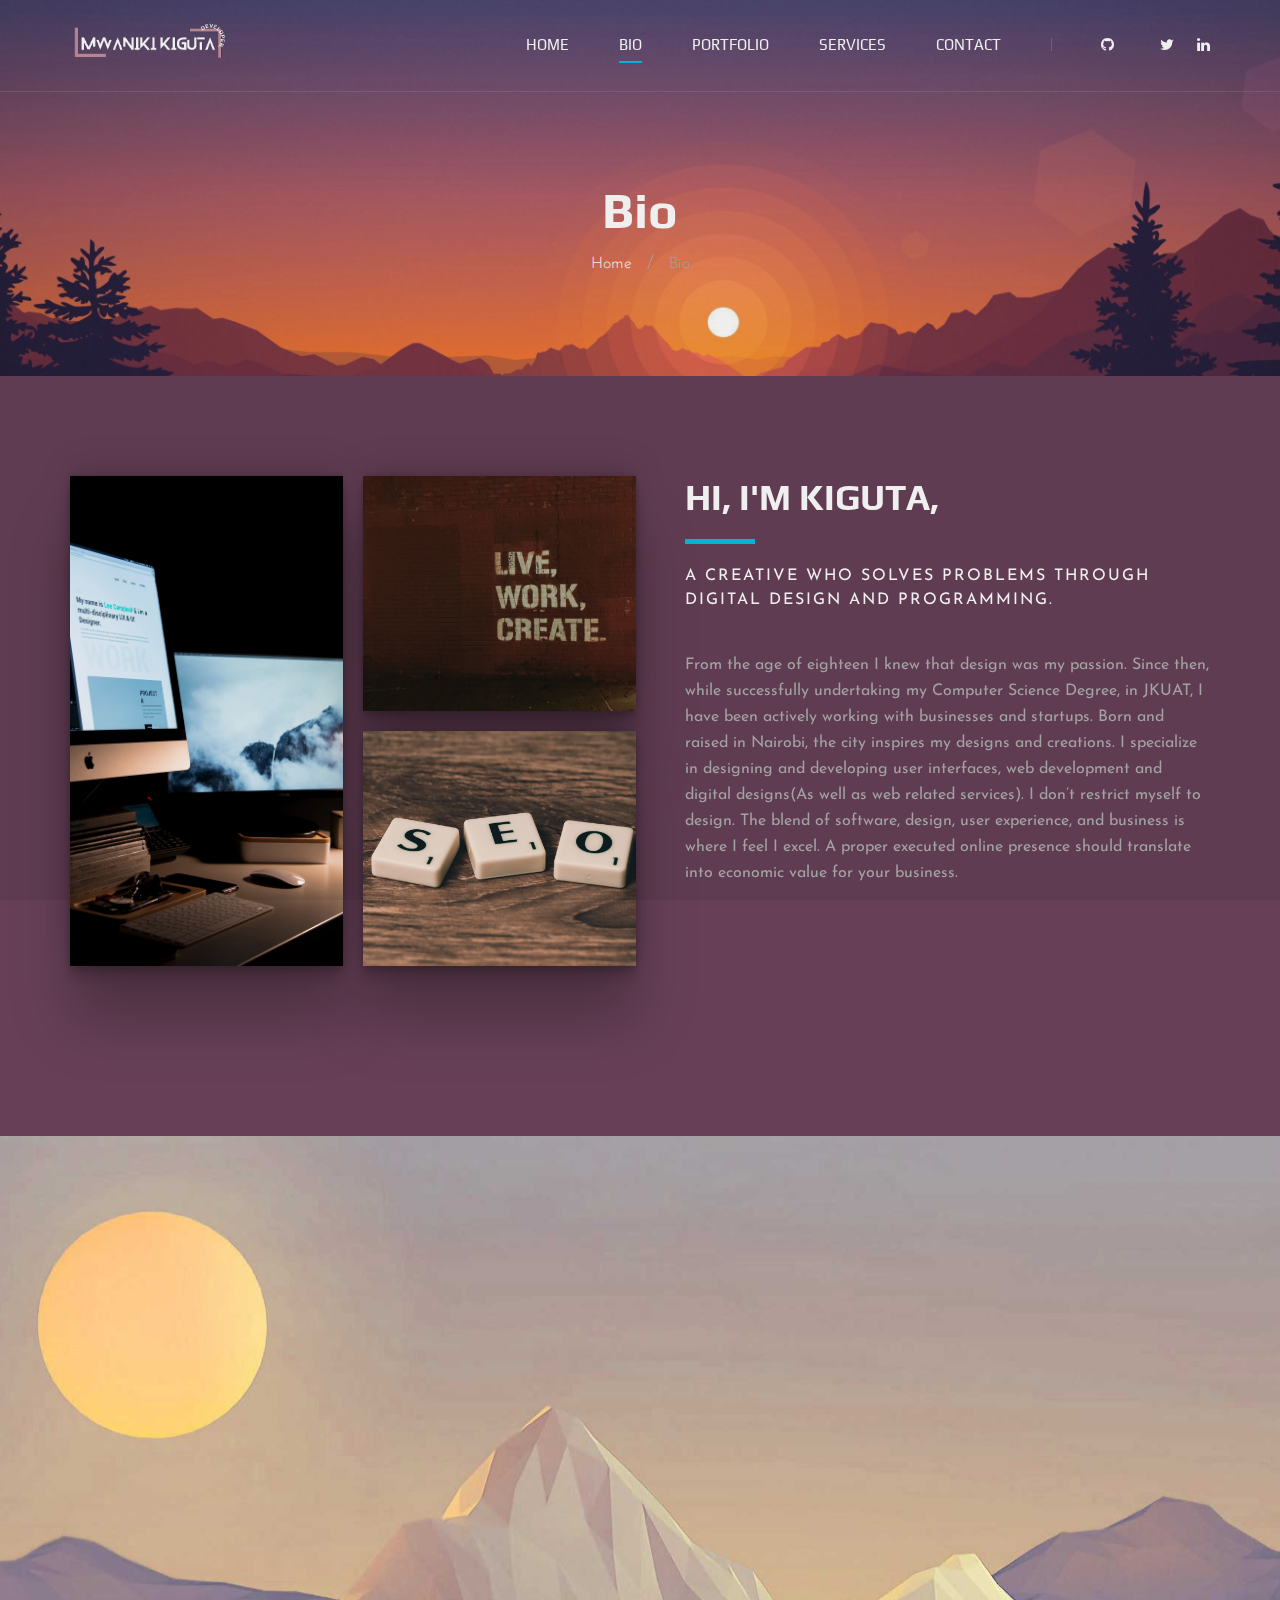
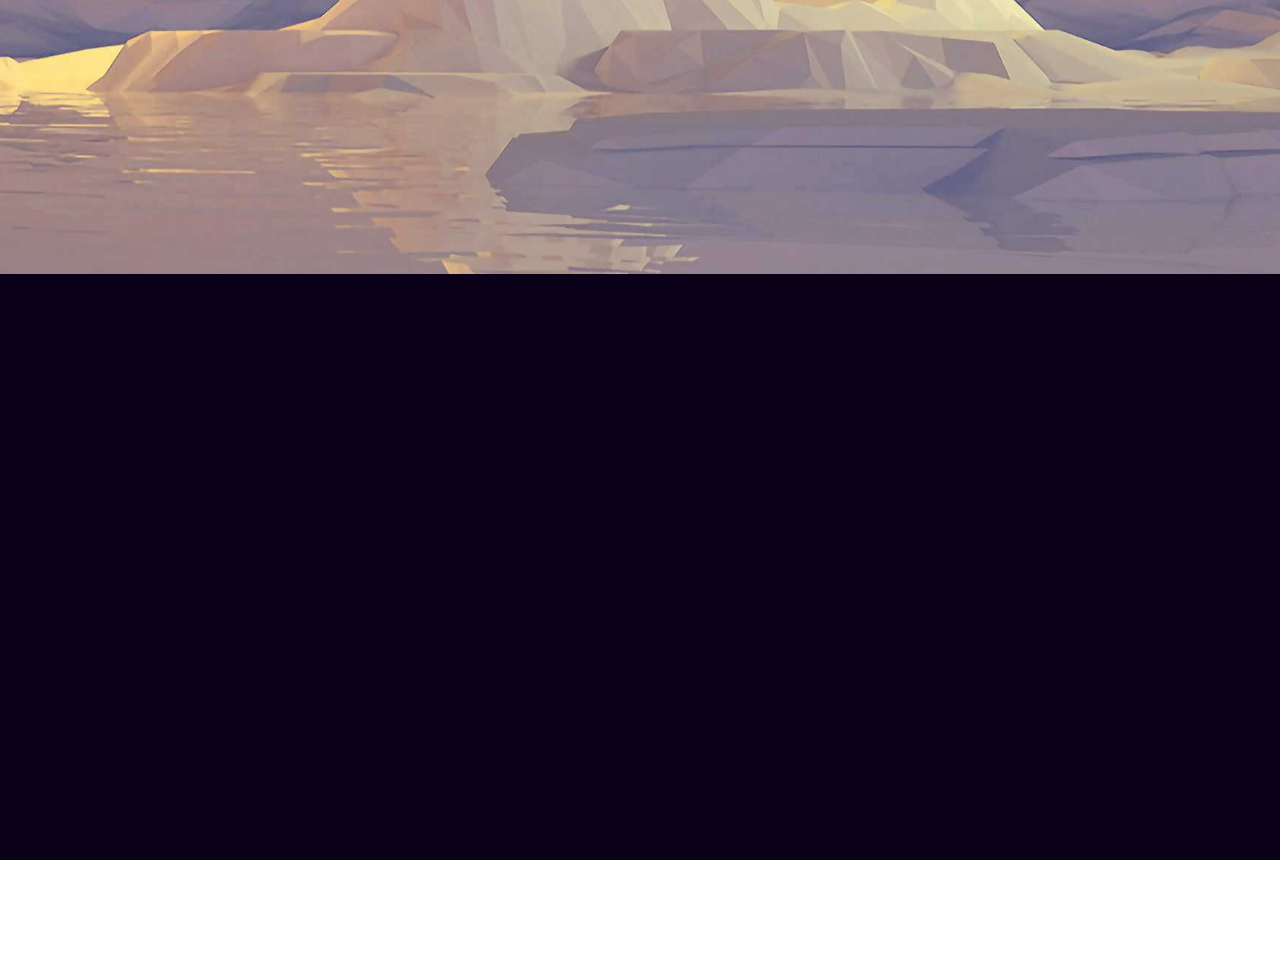
==== commit 5939066f: "Update about.html" ====
--- a/about.html
+++ b/about.html
@@ -64,7 +64,7 @@
               </nav>
               <div class="header__nav__social">
                 <a href="https://github.com/vkiguta"><i class="fa fa-github"></i></a>
-                <a href="https://vkiguta.wordpress.com"><i class="fa fa-wordpress"></i></a>
+                <a href="https://pixel-district.netlify.app/"><i class="fa fa-blog"></i></a>
                 <a href="https://twitter.com/kigutaaa"><i class="fa fa-twitter"></i></a>
              
                 
@@ -279,7 +279,7 @@
                         <div class="footer__option__item">
                             <h5>The Pixel District</h5>
                             <ul>
-                                <li><a href="https://vkiguta.wordpress.com/">Blog</a></li>
+                                <li><a href="https://pixel-district.netlify.app/">Blog</a></li>
 
                             </ul>
                         </div>
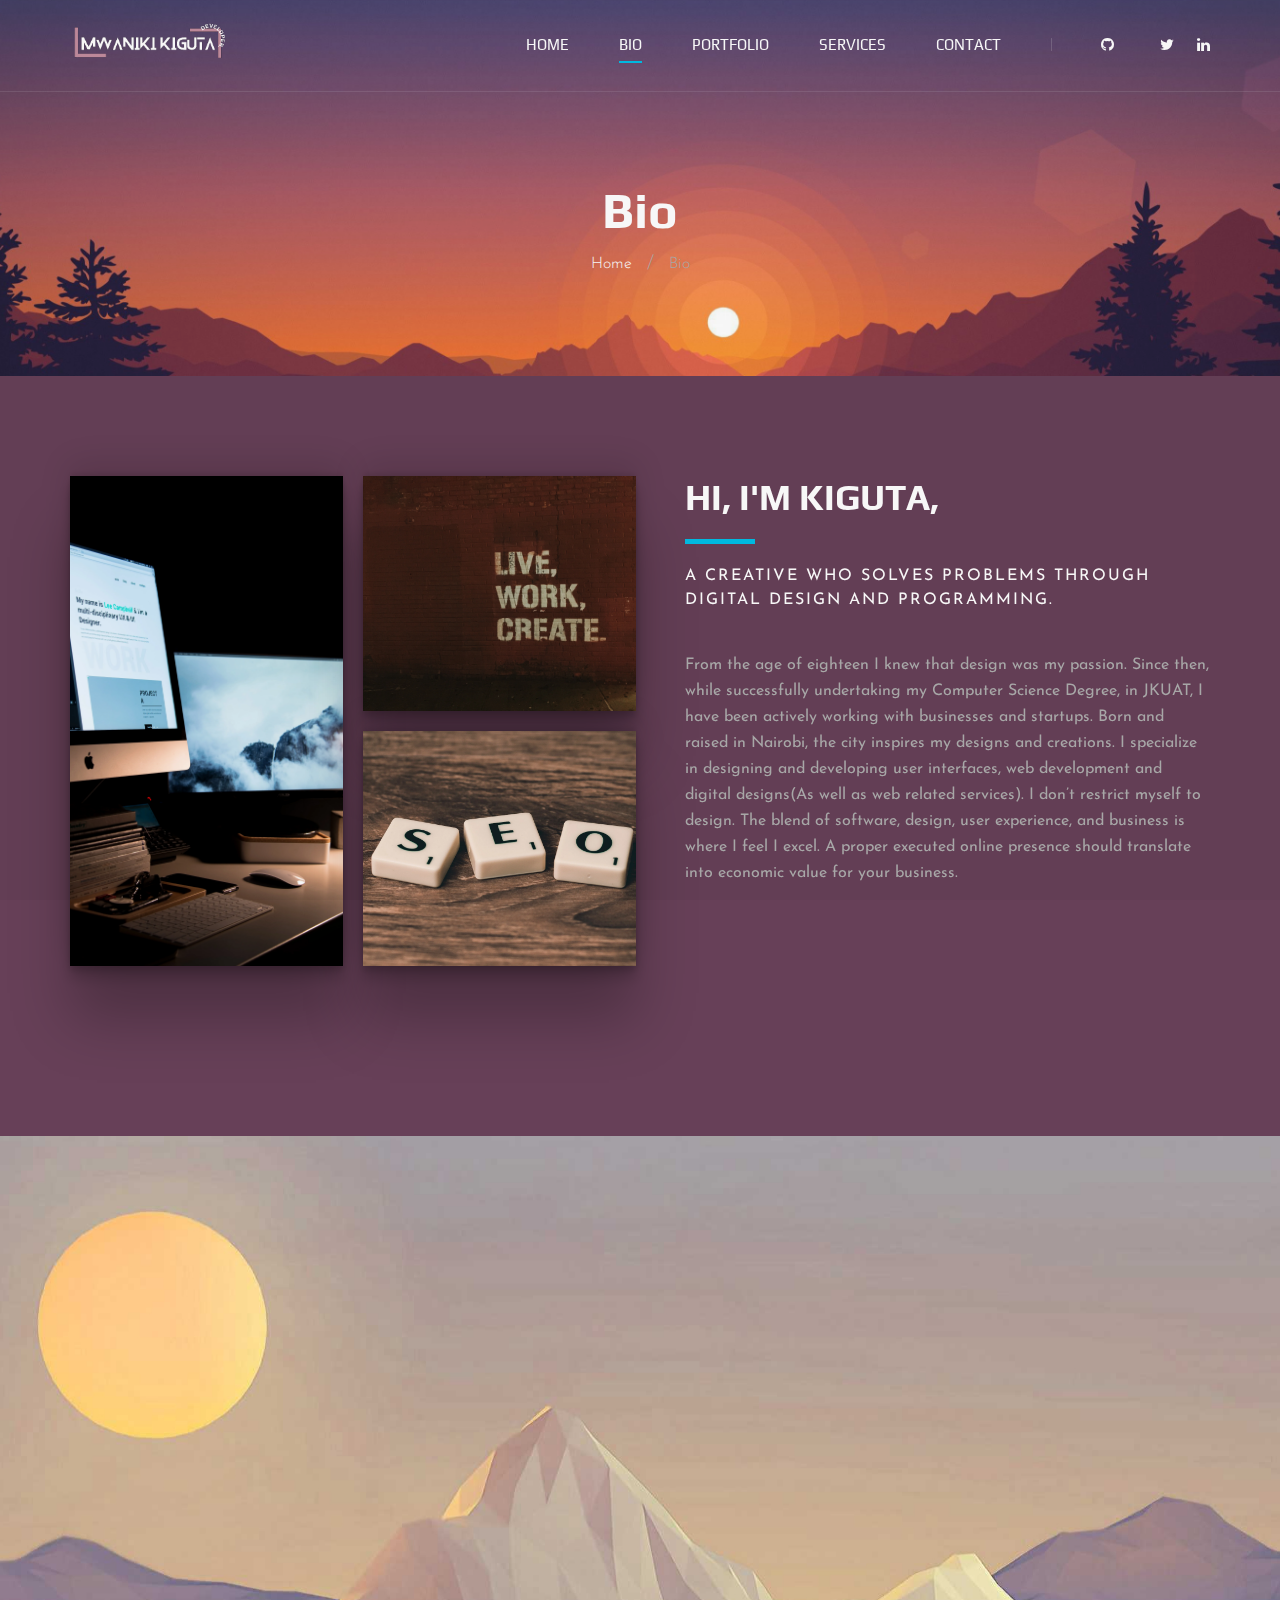
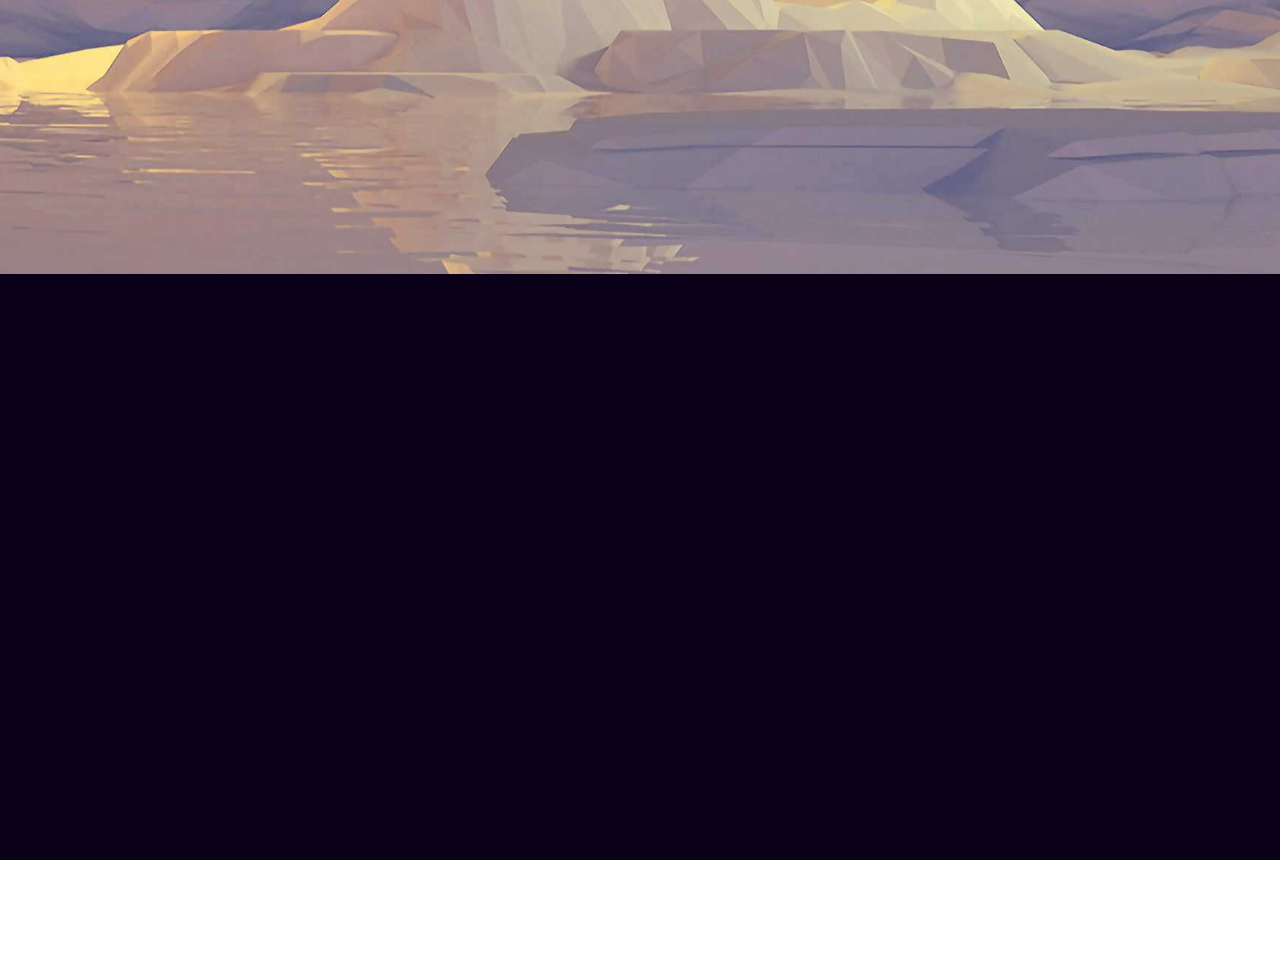
==== commit 9da06a01: "Update about.html" ====
--- a/about.html
+++ b/about.html
@@ -2,8 +2,8 @@
 <html lang="zxx">
   <head>
     <meta charset="UTF-8" />
-    <meta name="description" content="Videograph Template" />
-    <meta name="keywords" content="Videograph, unica, creative, html" />
+    <meta name="description" content="Mwaniki Kiguta-Portfolio">
+    <meta name="keywords" content="web-dev, designer, ui/ux, creative">
     <meta name="viewport" content="width=device-width, initial-scale=1.0" />
     <meta http-equiv="X-UA-Compatible" content="ie=edge" />
 
